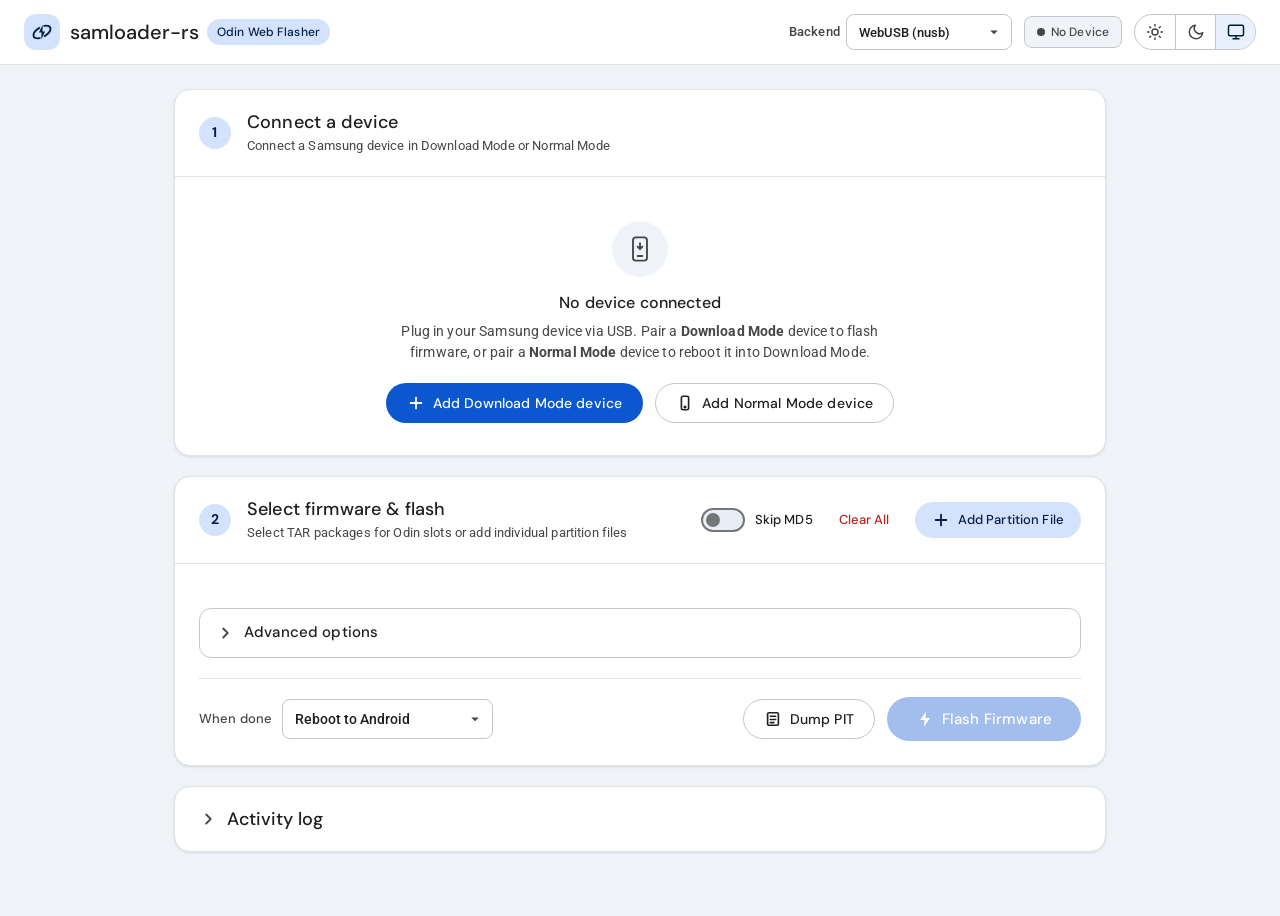
==== web/index.html @ 662c1f8c "web: replace placeholder icon with custom SVGs Replace the inline placeholder layers SVG used for bo" ====
<!DOCTYPE html>
<html lang="en">
<head>
  <meta charset="UTF-8">
  <meta name="viewport" content="width=device-width, initial-scale=1.0">
  <title>samloader-rs — Odin Web Flasher</title>
  <link rel="icon" type="image/svg+xml" href="favicon.svg">
  <link rel="stylesheet" href="styles.css">
  <!-- Apply the stored theme before first paint to avoid a flash; see ui/theme.js -->
  <script>
    try {
      const theme = localStorage.getItem("theme");
      if (theme === "light" || theme === "dark") document.documentElement.dataset.theme = theme;
    } catch {}
  </script>
</head>
<body>
  <!-- Top App Bar -->
  <header class="app-header">
    <div class="header-inner">
      <div class="header-brand">
        <div class="brand-logo-wrap">
          <span class="header-logo" aria-hidden="true"></span>
        </div>
        <div class="brand-text">
          <span class="brand-title">samloader-rs</span>
          <span class="brand-pill">Odin Web Flasher</span>
          <!-- Filled in once WASM is initialized -->
          <span id="app-version" class="brand-version" title="samloader-web version" hidden></span>
        </div>
      </div>

      <div class="header-controls">
        <div class="backend-selector-group">
          <label for="backend-select" class="backend-label">Backend</label>
          <select id="backend-select" class="select-input">
            <option value="nusb">WebUSB (nusb)</option>
            <option value="vcom">WebSerial (vcom)</option>
            <option value="mock">Mock Device (Debug)</option>
          </select>
        </div>
        <div id="connection-chip" class="status-chip chip-disconnected">
          <span class="chip-dot"></span>
          <span class="chip-label">No Device</span>
        </div>
        <div class="segmented-group" role="radiogroup" aria-label="Theme">
          <label class="segmented-option" title="Light theme">
            <input type="radio" name="theme" value="light" aria-label="Light theme">
            <svg viewBox="0 0 24 24" fill="none" stroke="currentColor" stroke-width="2" stroke-linecap="round" aria-hidden="true">
              <circle cx="12" cy="12" r="4"/>
              <path d="M12 2v2M12 20v2M4.93 4.93l1.41 1.41M17.66 17.66l1.41 1.41M2 12h2M20 12h2M4.93 19.07l1.41-1.41M17.66 6.34l1.41-1.41"/>
            </svg>
          </label>
          <label class="segmented-option" title="Dark theme">
            <input type="radio" name="theme" value="dark" aria-label="Dark theme">
            <svg viewBox="0 0 24 24" fill="none" stroke="currentColor" stroke-width="2" stroke-linecap="round" stroke-linejoin="round" aria-hidden="true">
              <path d="M21 12.8A9 9 0 1111.2 3a7 7 0 009.8 9.8z"/>
            </svg>
          </label>
          <label class="segmented-option" title="Use system theme">
            <input type="radio" name="theme" value="system" aria-label="System theme" checked>
            <svg viewBox="0 0 24 24" fill="none" stroke="currentColor" stroke-width="2" stroke-linecap="round" stroke-linejoin="round" aria-hidden="true">
              <rect x="2" y="3" width="20" height="14" rx="2"/>
              <path d="M8 21h8M12 17v4"/>
            </svg>
          </label>
        </div>
      </div>
    </div>
  </header>

  <!-- Main Content -->
  <main class="app-container">

    <!-- Step 1: Connect a Device -->
    <section class="card device-card">
      <div class="card-header">
        <div class="card-title-group">
          <span class="step-number">1</span>
          <div>
            <h2 class="card-title">Connect a device</h2>
            <p id="paired-devices-summary" class="card-subtitle">Connect a Samsung device in Download Mode or Normal Mode</p>
          </div>
        </div>
      </div>

      <div class="card-body">
        <!-- Empty State (shown when no device is paired) -->
        <div id="device-empty-state" class="device-empty-state">
          <div class="empty-icon-circle">
            <svg viewBox="0 0 24 24" fill="none" stroke="currentColor" stroke-width="1.6" stroke-linecap="round" stroke-linejoin="round" aria-hidden="true">
              <rect x="6" y="2" width="12" height="20" rx="2.5"/>
              <path d="M10 18h4"/>
              <path d="M12 7v5m0 0l-2-2m2 2l2-2"/>
            </svg>
          </div>
          <div class="empty-state-title">No device connected</div>
          <p class="empty-state-desc">
            Plug in your Samsung device via USB. Pair a <strong>Download Mode</strong> device to flash firmware, or pair a <strong>Normal Mode</strong> device to reboot it into Download Mode.
          </p>
          <div id="device-pair-toolbar" class="device-pair-toolbar">
            <button type="button" id="btn-pair-download" class="btn btn-primary">
              <svg class="btn-icon" viewBox="0 0 20 20" fill="none" stroke="currentColor" stroke-width="2" aria-hidden="true">
                <path d="M10 4v12M4 10h12" stroke-linecap="round"/>
              </svg>
              Add Download Mode device
            </button>
            <button type="button" id="btn-pair-normal" class="btn btn-outline">
              <svg class="btn-icon" viewBox="0 0 20 20" fill="none" stroke="currentColor" stroke-width="1.8" aria-hidden="true">
                <rect x="6" y="2.5" width="8" height="15" rx="1.8"/>
                <circle cx="10" cy="14.5" r="0.8" fill="currentColor"/>
              </svg>
              Add Normal Mode device
            </button>
          </div>
        </div>

        <!-- Connected Device -->
        <div id="device-list-wrap" class="device-list-wrap" hidden>
          <div id="device-list" class="device-list" aria-label="Connected Samsung device"></div>

          <!-- Hardware Telemetry Grid (shown when DVIF is queried) -->
          <div id="device-info-grid" class="device-info-grid" hidden></div>
          <div id="device-info-box" class="info-box" hidden></div>

          <!-- Normal Mode: the AT interface can only reboot the device into Download Mode -->
          <div id="device-normal-panel" class="device-normal-panel" hidden>
            <p class="device-normal-desc">
              This device is running Android in <strong>Normal Mode</strong>, which only supports rebooting into Download Mode. Once it restarts, add the Download Mode device to flash firmware.
            </p>
            <button type="button" id="btn-reboot-download" class="btn btn-primary" title="Send AT+SUDDLMOD=0,0 to reboot the device into Download Mode">
              <svg class="btn-icon" viewBox="0 0 20 20" fill="none" stroke="currentColor" stroke-width="1.8" aria-hidden="true">
                <path d="M10 3v9m0 0l-3.5-3.5M10 12l3.5-3.5M4 16h12" stroke-linecap="round" stroke-linejoin="round"/>
              </svg>
              Reboot to Download Mode
            </button>
          </div>

          <!-- Download Mode Device Actions Toolbar -->
          <div id="device-actions-bar" class="device-actions-bar" hidden>
            <div class="device-actions-group">
              <button type="button" id="btn-detect-device" class="btn btn-sm btn-outline" title="Query hardware info (DVIF) from Download Mode device">
                <svg class="btn-icon" viewBox="0 0 20 20" fill="none" stroke="currentColor" stroke-width="1.8" aria-hidden="true">
                  <circle cx="9" cy="9" r="5.5"/>
                  <path d="M13.2 13.2L17 17" stroke-linecap="round"/>
                </svg>
                Query Device Info
              </button>
            </div>

            <div class="device-actions-group">
              <button type="button" id="btn-odin-reboot-android" class="btn btn-sm btn-outline" title="Reboot the device out of Download Mode into Android">
                <svg class="btn-icon" viewBox="0 0 20 20" fill="none" stroke="currentColor" stroke-width="1.8" aria-hidden="true">
                  <path d="M16 10a6 6 0 11-1.8-4.3M16 3.5v3.5h-3.5" stroke-linecap="round" stroke-linejoin="round"/>
                </svg>
                Reboot to Android
              </button>
              <button type="button" id="btn-odin-reboot-download" class="btn btn-sm btn-outline" title="Restart the device back into Download Mode">
                <svg class="btn-icon" viewBox="0 0 20 20" fill="none" stroke="currentColor" stroke-width="1.8" aria-hidden="true">
                  <path d="M10 3v9m0 0l-3.5-3.5M10 12l3.5-3.5M4 16h12" stroke-linecap="round" stroke-linejoin="round"/>
                </svg>
                Reboot to Download Mode
              </button>
            </div>
          </div>
        </div>
      </div>
    </section>

    <!-- Step 2: Select Firmware & Flash -->
    <section class="card slots-card">
      <div class="card-header">
        <div class="card-title-group">
          <span class="step-number">2</span>
          <div>
            <h2 class="card-title">Select firmware &amp; flash</h2>
            <p class="card-subtitle">Select TAR packages for Odin slots or add individual partition files</p>
          </div>
        </div>
        <div class="slots-header-actions">
          <label class="inline-check-toggle" for="opt-skip-md5">
            <input type="checkbox" id="opt-skip-md5" role="switch">
            <span class="md-switch-track" aria-hidden="true">
              <span class="md-switch-thumb"></span>
            </span>
            <span>Skip MD5</span>
          </label>
          <button type="button" id="btn-clear-slots" class="btn-clear-all" title="Clear all package slots and partition files">Clear All</button>
          <input type="file" id="input-partition-files" multiple hidden>
          <button type="button" id="btn-add-partition" class="btn btn-sm btn-primary-outline">
            <svg class="btn-icon" viewBox="0 0 20 20" fill="none" stroke="currentColor" stroke-width="2" aria-hidden="true">
              <path d="M10 4v12M4 10h12" stroke-linecap="round"/>
            </svg>
            Add Partition File
          </button>
        </div>
      </div>

      <div class="card-body">
        <!-- Package slots, rendered from PACKAGE_SLOTS in app.js -->
        <div id="slots-grid" class="slots-grid"></div>
        <template id="slot-template">
          <div class="slot-box">
            <input type="file" class="slot-file-input" accept=".tar,.md5,.tar.md5" hidden>
            <div class="dropzone" tabindex="0" role="button">
              <div class="slot-left">
                <span class="slot-badge"></span>
                <div class="dropzone-content">
                  <span class="slot-label"></span>
                  <span class="file-name"></span>
                </div>
              </div>
              <div class="slot-right">
                <span class="file-size"></span>
                <span class="badge badge-idle">Empty</span>
                <button type="button" class="btn-clear-slot" title="Remove file" hidden>&times;</button>
              </div>
            </div>
            <div class="slot-progress-track" role="progressbar" aria-valuemin="0" aria-valuemax="100" aria-valuenow="0">
              <div class="progress-bar-fill" style="width: 0%"></div>
            </div>
          </div>
        </template>

        <!-- Individual Partition Files List -->
        <div id="partition-files-section" class="partition-files-section" hidden>
          <div class="partition-section-header">
            <div class="partition-section-title-group">
              <span class="partition-section-title">Individual Partition Files</span>
              <span class="partition-section-hint">Drag to reorder • Leave target empty to auto-match by filename, or specify a partition name / ID</span>
            </div>
          </div>
          <div id="partition-list" class="partition-list" role="list" aria-label="Individual partition files"></div>
        </div>

        <!-- Advanced Options: folded by default, with a summary of the active ones -->
        <details id="advanced-options" class="advanced-options">
          <summary class="advanced-summary">
            <svg class="fold-chevron" viewBox="0 0 20 20" fill="none" stroke="currentColor" stroke-width="2" aria-hidden="true">
              <path d="M8 5l5 5-5 5" stroke-linecap="round" stroke-linejoin="round"/>
            </svg>
            <span class="advanced-title">Advanced options</span>
            <span id="advanced-active" class="advanced-active" hidden></span>
          </summary>
          <div class="advanced-body">
            <div class="options-fields-row">
              <div class="field-group">
                <span class="field-title">Partition Table (PIT) <span class="field-optional">(optional)</span></span>
                <div class="slot-box pit-config-box" data-slot="PIT" id="slot-box-PIT">
                  <input type="file" id="input-PIT" class="slot-file-input" accept=".pit" hidden>
                  <div class="dropzone pit-dropzone" id="dropzone-PIT" tabindex="0" role="button" aria-label="Select PIT file">
                    <div class="slot-left">
                      <span class="slot-badge">PIT</span>
                      <div class="dropzone-content">
                        <span class="file-name" id="file-name-PIT">Select *.pit file</span>
                      </div>
                    </div>
                    <div class="slot-right">
                      <span class="file-size" id="file-size-PIT"></span>
                      <span class="badge badge-idle" id="md5-badge-PIT">Empty</span>
                      <button type="button" class="btn-clear-slot" id="clear-PIT" title="Remove file" hidden>&times;</button>
                    </div>
                  </div>
                </div>
              </div>
              <div class="field-group">
                <label for="opt-sales-code" class="field-title">CSC / Sales Code <span class="field-optional">(optional)</span></label>
                <input type="text" id="opt-sales-code" class="text-input-sm" maxlength="3" placeholder="e.g. XAA">
              </div>
            </div>

            <div class="options-checks-grid">
              <label class="option-tile">
                <input type="checkbox" id="opt-nand-erase">
                <div class="option-tile-text">
                  <span class="option-tile-title">NAND Erase (USERDATA)</span>
                  <span class="option-tile-desc">Perform low-level storage erase before flashing</span>
                </div>
              </label>
              <label class="option-tile">
                <input type="checkbox" id="opt-disable-verity">
                <div class="option-tile-text">
                  <span class="option-tile-title">Disable dm-verity</span>
                  <span class="option-tile-desc">Patch VBMETA flags to disable hashtree verification</span>
                </div>
              </label>
              <label class="option-tile">
                <input type="checkbox" id="opt-disable-verification">
                <div class="option-tile-text">
                  <span class="option-tile-title">Disable AVB Verification</span>
                  <span class="option-tile-desc">Patch VBMETA flags to disable boot verification</span>
                </div>
              </label>
              <label class="option-tile">
                <input type="checkbox" id="opt-skip-size-check">
                <div class="option-tile-text">
                  <span class="option-tile-title">Skip Size Check</span>
                  <span class="option-tile-desc">Allow images larger than PIT partition size</span>
                </div>
              </label>
            </div>
          </div>
        </details>

        <div class="action-bar">
          <!-- Outcome of the last flash, kept until dismissed or the next flash -->
          <div id="flash-result" class="flash-result" hidden>
            <span id="flash-result-text" class="flash-result-text"></span>
            <button type="button" id="btn-show-log" class="flash-result-link" hidden>Show log</button>
            <button type="button" id="btn-dismiss-result" class="btn-clear-slot" title="Dismiss" aria-label="Dismiss">&times;</button>
          </div>

          <div id="action-controls" class="action-controls">
            <div class="when-done-group">
              <label for="opt-reboot-mode" class="field-title">When done</label>
              <select id="opt-reboot-mode" class="select-input select-input-action" title="What the device does after flashing or dumping the PIT">
                <option value="normal" selected>Reboot to Android</option>
                <option value="download">Reboot to Download Mode</option>
                <option value="none">Stay in Download Mode</option>
              </select>
            </div>
            <!-- Both actions open an Odin session and apply the "When done" setting afterwards -->
            <div class="action-bar-group">
              <button type="button" id="btn-dump-pit" class="btn btn-outline" title="Download and print the device's Partition Information Table (PIT), then apply the &quot;When done&quot; setting">
                <svg class="btn-icon" viewBox="0 0 20 20" fill="none" stroke="currentColor" stroke-width="1.8" aria-hidden="true">
                  <rect x="4" y="3" width="12" height="14" rx="1.5"/>
                  <path d="M7 7h6M7 10.5h6M7 14h4" stroke-linecap="round"/>
                </svg>
                Dump PIT
              </button>
              <button type="button" id="btn-save-pit" class="btn btn-outline" title="Save the last dumped PIT as a .pit file" hidden>
                <svg class="btn-icon" viewBox="0 0 20 20" fill="none" stroke="currentColor" stroke-width="1.8" aria-hidden="true">
                  <path d="M10 3v9m0 0l-3.5-3.5M10 12l3.5-3.5M4 16h12" stroke-linecap="round" stroke-linejoin="round"/>
                </svg>
                Save PIT
              </button>
              <button type="button" id="btn-flash-firmware" class="btn btn-flash" disabled>
                <svg class="btn-icon" viewBox="0 0 20 20" fill="currentColor" aria-hidden="true">
                  <path d="M11.3 1.5L4.5 11h5l-.8 7.5L15.5 9h-5l.8-7.5z"/>
                </svg>
                Flash Firmware
              </button>
            </div>
          </div>

          <!-- Replaces the controls while flashing -->
          <div id="flash-progress-panel" class="flash-progress" hidden>
            <div class="flash-progress-header">
              <span id="flash-status-text" class="flash-status-text">Preparing firmware...</span>
              <span id="flash-percent-text" class="progress-percent-pill">0%</span>
            </div>
            <div class="main-progress-bg" role="progressbar" aria-label="Flash progress" aria-valuemin="0" aria-valuemax="100" aria-valuenow="0">
              <div id="flash-progress-bar" class="progress-bar-fill main-progress-fill" style="width: 0%"></div>
            </div>
            <span id="flash-detail-text" class="flash-detail-text"></span>
          </div>
          <p id="flash-announcer" class="visually-hidden" aria-live="polite"></p>
        </div>
      </div>
    </section>

    <!-- Activity Log: folded by default, showing the latest line -->
    <section class="card log-card" aria-label="Activity log">
      <div class="log-header">
        <button type="button" id="log-toggle" class="log-toggle" aria-expanded="false" aria-controls="log-body">
          <svg class="fold-chevron" viewBox="0 0 20 20" fill="none" stroke="currentColor" stroke-width="2" aria-hidden="true">
            <path d="M8 5l5 5-5 5" stroke-linecap="round" stroke-linejoin="round"/>
          </svg>
          <span class="log-title">Activity log</span>
          <span id="log-preview" class="log-preview"></span>
        </button>
        <div id="log-actions" class="log-actions" hidden>
          <label class="inline-check-toggle" for="opt-verbose">
            <input type="checkbox" id="opt-verbose" role="switch">
            <span class="md-switch-track" aria-hidden="true">
              <span class="md-switch-thumb"></span>
            </span>
            <span>Verbose</span>
          </label>
          <button type="button" id="btn-save-log" class="btn btn-sm btn-outline" title="Save the activity log as a text file">Save Log</button>
          <button type="button" id="btn-clear-log" class="btn btn-sm btn-outline">Clear Log</button>
        </div>
      </div>
      <div id="log-body" class="log-body" hidden>
        <div class="log-terminal" role="log" aria-label="Activity log" aria-live="off" tabindex="0">
          <pre id="log-output" class="log-output"></pre>
        </div>
      </div>
    </section>

  </main>

  <script type="module" src="app.js"></script>
</body>
</html>
---- web/styles.css ----
/* Copyright 2026 John "topjohnwu" Wu */
/* samloader-rs Odin Web Flasher — Material Design 3 Styles */

/* Self-hosted fonts (SIL Open Font License, see fonts/OFL-*.txt). Variable WOFF2
   files from Google Fonts, split into latin and latin-ext subsets so browsers only
   download the subsets a page uses. */
/* DM Sans (latin-ext) */
@font-face {
  font-family: 'DM Sans';
  font-style: normal;
  font-weight: 400 700;
  font-display: swap;
  src: url('fonts/dm-sans-latin-ext.woff2') format('woff2');
  unicode-range: U+0100-02BA, U+02BD-02C5, U+02C7-02CC, U+02CE-02D7, U+02DD-02FF, U+0304, U+0308, U+0329, U+1D00-1DBF, U+1E00-1E9F, U+1EF2-1EFF, U+2020, U+20A0-20AB, U+20AD-20C4, U+2113, U+2C60-2C7F, U+A720-A7FF;
}

/* DM Sans (latin) */
@font-face {
  font-family: 'DM Sans';
  font-style: normal;
  font-weight: 400 700;
  font-display: swap;
  src: url('fonts/dm-sans-latin.woff2') format('woff2');
  unicode-range: U+0000-00FF, U+0131, U+0152-0153, U+02BB-02BC, U+02C6, U+02DA, U+02DC, U+0304, U+0308, U+0329, U+2000-206F, U+20AC, U+2122, U+2191, U+2193, U+2212, U+2215, U+FEFF, U+FFFD;
}

/* Roboto (latin-ext) */
@font-face {
  font-family: 'Roboto';
  font-style: normal;
  font-weight: 400 700;
  font-display: swap;
  src: url('fonts/roboto-latin-ext.woff2') format('woff2');
  unicode-range: U+0100-02BA, U+02BD-02C5, U+02C7-02CC, U+02CE-02D7, U+02DD-02FF, U+0304, U+0308, U+0329, U+1D00-1DBF, U+1E00-1E9F, U+1EF2-1EFF, U+2020, U+20A0-20AB, U+20AD-20C4, U+2113, U+2C60-2C7F, U+A720-A7FF;
}

/* Roboto (latin) */
@font-face {
  font-family: 'Roboto';
  font-style: normal;
  font-weight: 400 700;
  font-display: swap;
  src: url('fonts/roboto-latin.woff2') format('woff2');
  unicode-range: U+0000-00FF, U+0131, U+0152-0153, U+02BB-02BC, U+02C6, U+02DA, U+02DC, U+0304, U+0308, U+0329, U+2000-206F, U+20AC, U+2122, U+2191, U+2193, U+2212, U+2215, U+FEFF, U+FFFD;
}

/* Roboto Mono (latin-ext) */
@font-face {
  font-family: 'Roboto Mono';
  font-style: normal;
  font-weight: 400 600;
  font-display: swap;
  src: url('fonts/roboto-mono-latin-ext.woff2') format('woff2');
  unicode-range: U+0100-02BA, U+02BD-02C5, U+02C7-02CC, U+02CE-02D7, U+02DD-02FF, U+0304, U+0308, U+0329, U+1D00-1DBF, U+1E00-1E9F, U+1EF2-1EFF, U+2020, U+20A0-20AB, U+20AD-20C4, U+2113, U+2C60-2C7F, U+A720-A7FF;
}

/* Roboto Mono (latin) */
@font-face {
  font-family: 'Roboto Mono';
  font-style: normal;
  font-weight: 400 600;
  font-display: swap;
  src: url('fonts/roboto-mono-latin.woff2') format('woff2');
  unicode-range: U+0000-00FF, U+0131, U+0152-0153, U+02BB-02BC, U+02C6, U+02DA, U+02DC, U+0304, U+0308, U+0329, U+2000-206F, U+20AC, U+2122, U+2191, U+2193, U+2212, U+2215, U+FEFF, U+FFFD;
}

/* Color tokens use light-dark(), which resolves against the root's color-scheme.
   It follows the OS by default; data-theme on <html> (set by ui/theme.js) forces
   light or dark. */
:root {
  color-scheme: light dark;

  /* Material Design 3 (M3) Color Tokens — Baseline Google Blue (light, dark) */
  --md-sys-color-primary: light-dark(#0b57d0, #a8c7fa);
  --md-sys-color-on-primary: light-dark(#ffffff, #062e6f);
  --md-sys-color-primary-container: light-dark(#d3e3fd, #0842a0);
  --md-sys-color-on-primary-container: light-dark(#041e49, #d3e3fd);
  --md-sys-color-primary-hover: light-dark(#0842a0, #d3e3fd);
  --md-sys-color-primary-container-hover: light-dark(#c1d8fb, #0b57d0);

  --md-sys-color-secondary-container: light-dark(#e8f0fe, #004a77);
  --md-sys-color-on-secondary-container: light-dark(#001d35, #c2e7ff);

  --md-sys-color-surface: light-dark(#ffffff, #1b1c1d);
  --md-sys-color-surface-dim: light-dark(#f0f4f9, #131314);
  --md-sys-color-surface-container-low: light-dark(#f8fafd, #202124);
  --md-sys-color-surface-container: light-dark(#f0f4f9, #26282a);
  --md-sys-color-surface-container-high: light-dark(#e9eef6, #303235);
  --md-sys-color-on-surface: light-dark(#1f1f1f, #e3e3e3);
  --md-sys-color-on-surface-variant: light-dark(#444746, #c4c7c5);

  --md-sys-color-outline: light-dark(#747775, #8e918f);
  --md-sys-color-outline-variant: light-dark(#c4c7c5, #444746);
  --md-sys-color-outline-subtle: light-dark(#e1e3e1, #303235);

  /* Semantic Status Tokens (M3 Tonal Containers) */
  --status-success: light-dark(#146c2e, #6dd58c);
  --status-success-bg: light-dark(#c4eed0, #0f5223);
  --status-warning: light-dark(#8f4c00, #ffb95c);
  --status-warning-bg: light-dark(#ffefc3, #5c3a00);
  --status-error: light-dark(#b3261e, #f2b8b5);
  --status-error-bg: light-dark(#f9dedc, #8c1d18);

  /* Terminal Surface */
  --terminal-bg: light-dark(#111318, #0b0c0f);
  --terminal-text: #e2e8f0;

  /* M3 Shape Tokens */
  --md-shape-xs: 4px;
  --md-shape-sm: 8px;
  --md-shape-md: 12px;
  --md-shape-lg: 16px;
  --md-shape-full: 9999px;

  /* M3 Elevation Shadows */
  --md-elevation-1:
    0 1px 2px 0 light-dark(rgba(0, 0, 0, 0.06), rgba(0, 0, 0, 0.3)),
    0 1px 3px 1px light-dark(rgba(0, 0, 0, 0.04), rgba(0, 0, 0, 0.15));
  --md-elevation-2:
    0 1px 2px 0 light-dark(rgba(0, 0, 0, 0.1), rgba(0, 0, 0, 0.3)),
    0 2px 6px 2px light-dark(rgba(0, 0, 0, 0.06), rgba(0, 0, 0, 0.15));
}

/* Explicit theme selection; native controls and scrollbars follow too */
:root[data-theme="light"] {
  color-scheme: light;
}

:root[data-theme="dark"] {
  color-scheme: dark;
}

@media (prefers-reduced-motion: reduce) {
  *,
  *::before,
  *::after {
    transition: none !important;
    animation: none !important;
  }
}

* {
  box-sizing: border-box;
  margin: 0;
  padding: 0;
}

[hidden] {
  display: none !important;
}

/* Hidden visually but still read by screen readers */
.visually-hidden {
  position: absolute;
  width: 1px;
  height: 1px;
  margin: -1px;
  padding: 0;
  overflow: hidden;
  clip: rect(0 0 0 0);
  white-space: nowrap;
  border: 0;
}

/* Keyboard focus for custom interactive elements */
.dropzone:focus-visible,
.partition-file-trigger:focus-visible,
.partition-item:focus-visible,
.log-terminal:focus-visible {
  outline: 2px solid var(--md-sys-color-primary);
  outline-offset: 2px;
}

body {
  font-family: 'Roboto', -apple-system, BlinkMacSystemFont, sans-serif;
  background-color: var(--md-sys-color-surface-dim);
  color: var(--md-sys-color-on-surface);
  font-size: 0.875rem;
  line-height: 1.5;
  letter-spacing: 0.01em;
  -webkit-font-smoothing: antialiased;
}

button,
select,
input,
textarea {
  font-family: inherit;
}

/* M3 Top App Bar */
.app-header {
  background-color: var(--md-sys-color-surface);
  border-bottom: 1px solid var(--md-sys-color-outline-subtle);
  position: sticky;
  top: 0;
  z-index: 10;
}

.header-inner {
  padding: 12px 24px;
  min-height: 64px;
  display: flex;
  justify-content: space-between;
  align-items: center;
  gap: 16px;
  flex-wrap: wrap;
}

.header-brand {
  display: flex;
  align-items: center;
  gap: 10px;
}

.brand-logo-wrap {
  width: 36px;
  height: 36px;
  border-radius: var(--md-shape-md);
  background-color: var(--md-sys-color-primary-container);
  color: var(--md-sys-color-on-primary-container);
  display: flex;
  align-items: center;
  justify-content: center;
  flex-shrink: 0;
}

.header-logo {
  width: 22px;
  height: 22px;
  background-color: currentColor;
  -webkit-mask: url("logo.svg") center / contain no-repeat;
  mask: url("logo.svg") center / contain no-repeat;
}

.brand-text {
  display: flex;
  align-items: center;
  gap: 8px;
}

.brand-title {
  font-family: 'DM Sans', 'Roboto', sans-serif;
  font-size: 1.25rem;
  font-weight: 500;
  color: var(--md-sys-color-on-surface);
  letter-spacing: 0;
  white-space: nowrap;
}

.brand-pill {
  font-family: 'DM Sans', 'Roboto', sans-serif;
  font-size: 0.75rem;
  font-weight: 500;
  color: var(--md-sys-color-on-primary-container);
  background-color: var(--md-sys-color-primary-container);
  padding: 4px 10px;
  border-radius: var(--md-shape-full);
  letter-spacing: 0.01em;
  white-space: nowrap;
}

.brand-version {
  font-family: 'Roboto Mono', monospace;
  font-size: 0.75rem;
  color: var(--md-sys-color-on-surface-variant);
  white-space: nowrap;
}

.header-controls {
  display: flex;
  align-items: center;
  gap: 12px;
  flex-wrap: wrap;
}

.backend-selector-group {
  display: flex;
  align-items: center;
  gap: 6px;
}

.backend-label {
  font-size: 0.8125rem;
  font-weight: 500;
  color: var(--md-sys-color-on-surface-variant);
}

/* M3 Outlined Select */
.select-input {
  appearance: none;
  -webkit-appearance: none;
  height: 36px;
  padding: 0 30px 0 12px;
  border-radius: var(--md-shape-sm);
  border: 1px solid var(--md-sys-color-outline-variant);
  background-color: var(--md-sys-color-surface);
  background-image: url("data:image/svg+xml,%3Csvg xmlns='http://www.w3.org/2000/svg' width='18' height='18' viewBox='0 0 24 24' fill='%23444746'%3E%3Cpath d='M7 10l5 5 5-5H7z'/%3E%3C/svg%3E");
  background-repeat: no-repeat;
  background-position: right 8px center;
  background-size: 18px;
  color: var(--md-sys-color-on-surface);
  font-size: 0.8125rem;
  font-weight: 500;
  outline: none;
  cursor: pointer;
  transition: border-color 0.15s, box-shadow 0.15s, background-color 0.15s;
}

.select-input:hover:not(:disabled) {
  border-color: var(--md-sys-color-outline);
  background-color: var(--md-sys-color-surface-container-low);
}

.select-input:focus-visible,
.select-input:focus {
  border-color: var(--md-sys-color-primary);
  box-shadow: inset 0 0 0 1px var(--md-sys-color-primary);
}

.select-input:disabled {
  opacity: 0.38;
  cursor: not-allowed;
}

/* Select matching the height of the buttons next to it */
.select-input-action {
  height: 40px;
  font-size: 0.875rem;
}

/* M3 Assist / Status Chip */
.status-chip {
  display: inline-flex;
  align-items: center;
  gap: 6px;
  height: 32px;
  padding: 0 12px;
  border-radius: var(--md-shape-sm);
  font-family: 'DM Sans', 'Roboto', sans-serif;
  font-size: 0.75rem;
  font-weight: 500;
  letter-spacing: 0.01em;
  white-space: nowrap;
}

.chip-disconnected {
  background-color: var(--md-sys-color-surface-container);
  color: var(--md-sys-color-on-surface-variant);
  border: 1px solid var(--md-sys-color-outline-variant);
}

.chip-connected {
  background-color: var(--status-success-bg);
  color: var(--status-success);
  border: 1px solid transparent;
}

.chip-dot {
  width: 8px;
  height: 8px;
  border-radius: 50%;
  background-color: currentColor;
}

/* M3 Segmented Button (theme toggle), backed by native radios for keyboard support */
.segmented-group {
  display: inline-flex;
  height: 36px;
  border: 1px solid var(--md-sys-color-outline-variant);
  border-radius: var(--md-shape-full);
  overflow: hidden;
}

.segmented-option {
  position: relative;
  display: inline-flex;
  align-items: center;
  justify-content: center;
  width: 40px;
  color: var(--md-sys-color-on-surface-variant);
  cursor: pointer;
  transition: background-color 0.15s, color 0.15s;
}

.segmented-option + .segmented-option {
  border-left: 1px solid var(--md-sys-color-outline-variant);
}

.segmented-option input {
  position: absolute;
  opacity: 0;
  width: 0;
  height: 0;
  pointer-events: none;
}

.segmented-option svg {
  width: 18px;
  height: 18px;
}

.segmented-option:hover {
  background-color: var(--md-sys-color-surface-container);
}

.segmented-option:has(input:checked) {
  background-color: var(--md-sys-color-secondary-container);
  color: var(--md-sys-color-on-secondary-container);
}

.segmented-option:has(input:focus-visible) {
  outline: 2px solid var(--md-sys-color-primary);
  outline-offset: -2px;
}

/* Main Container */
.app-container {
  max-width: 980px;
  margin: 24px auto 64px;
  padding: 0 24px;
  display: flex;
  flex-direction: column;
  gap: 20px;
}

/* M3 Elevated / Outlined Cards */
.card {
  background-color: var(--md-sys-color-surface);
  border-radius: var(--md-shape-lg);
  border: 1px solid var(--md-sys-color-outline-subtle);
  box-shadow: var(--md-elevation-1);
  overflow: hidden;
}

.card-header {
  padding: 20px 24px;
  border-bottom: 1px solid var(--md-sys-color-outline-subtle);
  display: flex;
  justify-content: space-between;
  align-items: center;
  gap: 16px;
  flex-wrap: wrap;
}

.card-title-group {
  display: flex;
  align-items: center;
  gap: 16px;
}

.step-number {
  background-color: var(--md-sys-color-primary-container);
  color: var(--md-sys-color-on-primary-container);
  width: 32px;
  height: 32px;
  border-radius: 50%;
  display: inline-flex;
  align-items: center;
  justify-content: center;
  font-family: 'DM Sans', 'Roboto', sans-serif;
  font-size: 0.875rem;
  font-weight: 700;
  flex-shrink: 0;
}

.card-title {
  font-family: 'DM Sans', 'Roboto', sans-serif;
  font-size: 1.125rem;
  font-weight: 500;
  color: var(--md-sys-color-on-surface);
  line-height: 1.35;
}

.card-subtitle {
  font-size: 0.8125rem;
  color: var(--md-sys-color-on-surface-variant);
  margin-top: 2px;
}

.card-body {
  padding: 24px;
}

/* M3 Pill Buttons (Filled, Tonal, Outlined) */
.btn {
  height: 40px;
  padding: 0 20px;
  border-radius: var(--md-shape-full);
  font-family: 'DM Sans', 'Roboto', sans-serif;
  font-size: 0.875rem;
  font-weight: 500;
  letter-spacing: 0.01em;
  border: 1px solid transparent;
  cursor: pointer;
  transition: background-color 0.15s, border-color 0.15s, box-shadow 0.15s, opacity 0.15s;
  display: inline-flex;
  align-items: center;
  justify-content: center;
  gap: 8px;
  white-space: nowrap;
  user-select: none;
}

.btn-sm {
  height: 36px;
  padding: 0 16px;
  font-size: 0.8125rem;
}

.btn-icon {
  width: 18px;
  height: 18px;
  flex-shrink: 0;
}

/* M3 Filled Button */
.btn-primary,
.btn-flash {
  background-color: var(--md-sys-color-primary);
  color: var(--md-sys-color-on-primary);
}

.btn-primary:hover:not(:disabled),
.btn-flash:hover:not(:disabled) {
  background-color: var(--md-sys-color-primary-hover);
  box-shadow: var(--md-elevation-1);
}

/* M3 Filled Tonal Button */
.btn-primary-outline {
  background-color: var(--md-sys-color-primary-container);
  color: var(--md-sys-color-on-primary-container);
  border-color: transparent;
}

.btn-primary-outline:hover:not(:disabled) {
  background-color: var(--md-sys-color-primary-container-hover);
  box-shadow: var(--md-elevation-1);
}

/* M3 Outlined Button */
.btn-outline {
  background-color: transparent;
  border-color: var(--md-sys-color-outline-variant);
  color: var(--md-sys-color-on-surface);
}

.btn-outline:hover:not(:disabled) {
  background-color: var(--md-sys-color-surface-container);
  border-color: var(--md-sys-color-outline);
}

.btn-flash {
  height: 44px;
  padding: 0 28px;
  font-size: 0.9375rem;
}

.btn:focus-visible {
  outline: 2px solid var(--md-sys-color-primary);
  outline-offset: 2px;
}

.btn:disabled {
  opacity: 0.38;
  cursor: not-allowed;
  box-shadow: none;
}

/* Step 1: Device Empty State & Connected State */
.device-empty-state {
  padding: 20px 16px 8px;
  text-align: center;
  display: flex;
  flex-direction: column;
  align-items: center;
}

.empty-icon-circle {
  width: 56px;
  height: 56px;
  border-radius: 50%;
  background-color: var(--md-sys-color-surface-container);
  color: var(--md-sys-color-on-surface-variant);
  display: flex;
  align-items: center;
  justify-content: center;
  margin-bottom: 14px;
}

.empty-icon-circle svg {
  width: 28px;
  height: 28px;
}

.empty-state-title {
  font-family: 'DM Sans', 'Roboto', sans-serif;
  font-size: 1rem;
  font-weight: 500;
  color: var(--md-sys-color-on-surface);
  margin-bottom: 6px;
}

.empty-state-desc {
  font-size: 0.875rem;
  color: var(--md-sys-color-on-surface-variant);
  max-width: 520px;
  margin-bottom: 20px;
}

.device-pair-toolbar {
  display: flex;
  align-items: center;
  justify-content: center;
  gap: 12px;
  flex-wrap: wrap;
}

/* Connected Device List */
.device-list-wrap {
  display: flex;
  flex-direction: column;
  gap: 16px;
}

.device-list {
  border: 1px solid var(--md-sys-color-outline-variant);
  border-radius: var(--md-shape-md);
  background-color: var(--md-sys-color-surface-container-low);
  overflow: hidden;
}

.device-item {
  display: flex;
  align-items: center;
  justify-content: space-between;
  padding: 14px 18px;
}

.device-item-left {
  display: flex;
  align-items: center;
  gap: 14px;
}

.device-item-right {
  display: flex;
  align-items: center;
  gap: 10px;
}

.device-status-dot {
  width: 10px;
  height: 10px;
  border-radius: 50%;
  background-color: var(--md-sys-color-primary);
  flex-shrink: 0;
}

.device-status-dot.dot-normal {
  background-color: var(--status-warning);
}

.device-meta {
  display: flex;
  flex-direction: column;
  gap: 2px;
}

.device-name {
  font-family: 'DM Sans', 'Roboto', sans-serif;
  font-size: 0.9375rem;
  font-weight: 500;
  color: var(--md-sys-color-on-surface);
}

.device-sub {
  font-family: 'Roboto Mono', monospace;
  font-size: 0.75rem;
  color: var(--md-sys-color-on-surface-variant);
}

.mode-badge {
  font-family: 'DM Sans', 'Roboto', sans-serif;
  font-size: 0.75rem;
  font-weight: 500;
  padding: 4px 12px;
  border-radius: var(--md-shape-full);
}

.mode-badge-download {
  background-color: var(--md-sys-color-primary-container);
  color: var(--md-sys-color-on-primary-container);
}

.mode-badge-normal {
  background-color: var(--status-warning-bg);
  color: var(--status-warning);
}

/* Structured Hardware Telemetry Grid */
.device-info-grid {
  display: grid;
  grid-template-columns: repeat(4, 1fr);
  gap: 12px;
}

@media (max-width: 680px) {
  .device-info-grid {
    grid-template-columns: repeat(2, 1fr);
  }
}

.info-stat-card {
  background-color: var(--md-sys-color-surface-container-low);
  border: 1px solid var(--md-sys-color-outline-subtle);
  border-radius: var(--md-shape-md);
  padding: 12px 16px;
  display: flex;
  flex-direction: column;
  gap: 4px;
  min-width: 0;
}

.info-stat-card.stat-wide {
  grid-column: span 2;
}

.info-stat-label {
  font-size: 0.72rem;
  font-weight: 500;
  color: var(--md-sys-color-on-surface-variant);
  text-transform: uppercase;
  letter-spacing: 0.04em;
}

.info-stat-value {
  font-family: 'Roboto Mono', monospace;
  font-size: 0.85rem;
  font-weight: 500;
  color: var(--md-sys-color-on-surface);
  overflow: hidden;
  text-overflow: ellipsis;
  white-space: nowrap;
}

.info-box {
  padding: 14px 16px;
  border-radius: var(--md-shape-md);
  border: 1px solid var(--md-sys-color-outline-subtle);
  background-color: var(--md-sys-color-surface-container-low);
  font-family: 'Roboto Mono', monospace;
  font-size: 0.8125rem;
  color: var(--md-sys-color-on-surface);
  white-space: pre-wrap;
}

/* Normal Mode Device Panel */
.device-normal-panel {
  display: flex;
  align-items: center;
  justify-content: space-between;
  gap: 16px;
  flex-wrap: wrap;
  padding: 14px 18px;
  border-radius: var(--md-shape-md);
  background-color: var(--status-warning-bg);
  color: var(--md-sys-color-on-surface);
}

.device-normal-desc {
  flex: 1 1 320px;
  font-size: 0.875rem;
}

/* Device Actions Bar */
.device-actions-bar {
  display: flex;
  align-items: center;
  justify-content: space-between;
  gap: 10px;
  flex-wrap: wrap;
  padding-top: 4px;
}

.device-actions-group {
  display: flex;
  align-items: center;
  gap: 8px;
  flex-wrap: wrap;
}

/* Step 2: Unified Single-Layer Firmware Slots */
.slots-header-actions {
  display: flex;
  align-items: center;
  gap: 14px;
  flex-wrap: wrap;
}

/* M3 Switch Component */
.inline-check-toggle {
  display: inline-flex;
  align-items: center;
  gap: 10px;
  font-family: 'DM Sans', 'Roboto', sans-serif;
  font-size: 0.8125rem;
  font-weight: 500;
  color: var(--md-sys-color-on-surface);
  cursor: pointer;
  user-select: none;
}

.inline-check-toggle input[type="checkbox"] {
  position: absolute;
  opacity: 0;
  width: 0;
  height: 0;
  pointer-events: none;
}

.md-switch-track {
  position: relative;
  width: 44px;
  height: 24px;
  border-radius: var(--md-shape-full);
  background-color: var(--md-sys-color-surface-container-high);
  border: 2px solid var(--md-sys-color-outline);
  transition: background-color 0.2s, border-color 0.2s;
  display: inline-flex;
  align-items: center;
}

.md-switch-thumb {
  width: 14px;
  height: 14px;
  border-radius: 50%;
  background-color: var(--md-sys-color-outline);
  transform: translateX(3px);
  transition: transform 0.2s cubic-bezier(0.2, 0, 0, 1), background-color 0.2s, width 0.2s, height 0.2s;
}

.inline-check-toggle input[type="checkbox"]:checked + .md-switch-track {
  background-color: var(--md-sys-color-primary);
  border-color: var(--md-sys-color-primary);
}

.inline-check-toggle input[type="checkbox"]:checked + .md-switch-track .md-switch-thumb {
  width: 18px;
  height: 18px;
  background-color: var(--md-sys-color-on-primary);
  transform: translateX(20px);
}

.inline-check-toggle input[type="checkbox"]:focus-visible + .md-switch-track {
  outline: 2px solid var(--md-sys-color-primary);
  outline-offset: 2px;
}

.inline-check-toggle input[type="checkbox"]:disabled + .md-switch-track {
  opacity: 0.38;
  cursor: not-allowed;
}

.slots-grid {
  display: grid;
  grid-template-columns: repeat(2, 1fr);
  gap: 12px;
}

@media (max-width: 680px) {
  .slots-grid {
    grid-template-columns: 1fr;
  }
}

.slot-box {
  border: 1px solid var(--md-sys-color-outline-variant);
  border-radius: var(--md-shape-md);
  background-color: var(--md-sys-color-surface);
  overflow: hidden;
  transition: border-color 0.15s, background-color 0.15s, box-shadow 0.15s;
  display: flex;
  flex-direction: column;
}

.slot-box:hover {
  border-color: var(--md-sys-color-outline);
  background-color: var(--md-sys-color-surface-container-low);
}

.slot-box.dragover {
  border-color: var(--md-sys-color-primary);
  background-color: var(--md-sys-color-secondary-container);
  box-shadow: inset 0 0 0 1px var(--md-sys-color-primary);
}

.slot-box.slot-populated {
  border-color: var(--md-sys-color-primary);
  background-color: var(--md-sys-color-surface-container-low);
}

.dropzone {
  padding: 14px 16px;
  cursor: pointer;
  display: flex;
  align-items: center;
  justify-content: space-between;
  gap: 12px;
}

.slot-left {
  display: flex;
  align-items: center;
  gap: 12px;
  min-width: 0;
  flex: 1;
}

.slot-badge {
  width: 46px;
  height: 36px;
  border-radius: var(--md-shape-sm);
  background-color: var(--md-sys-color-primary-container);
  color: var(--md-sys-color-on-primary-container);
  font-family: 'Roboto Mono', monospace;
  font-weight: 600;
  font-size: 0.76rem;
  display: inline-flex;
  align-items: center;
  justify-content: center;
  flex-shrink: 0;
  transition: background-color 0.15s, color 0.15s;
}

.slot-box.slot-populated .slot-badge {
  background-color: var(--md-sys-color-primary);
  color: var(--md-sys-color-on-primary);
}

.dropzone-content {
  display: flex;
  flex-direction: column;
  min-width: 0;
}

.slot-label {
  font-size: 0.75rem;
  font-weight: 500;
  color: var(--md-sys-color-on-surface-variant);
  line-height: 1.3;
}

.file-name {
  font-size: 0.875rem;
  font-weight: 500;
  color: var(--md-sys-color-on-surface);
  white-space: nowrap;
  overflow: hidden;
  text-overflow: ellipsis;
  margin-top: 1px;
}

.slot-box:not(.slot-populated) .file-name {
  color: var(--md-sys-color-primary);
  font-weight: 400;
  font-size: 0.8125rem;
}

.slot-right {
  display: flex;
  align-items: center;
  gap: 8px;
  flex-shrink: 0;
}

.file-size {
  font-family: 'Roboto Mono', monospace;
  font-size: 0.75rem;
  color: var(--md-sys-color-on-surface-variant);
}

.badge {
  padding: 3px 10px;
  border-radius: var(--md-shape-full);
  font-family: 'DM Sans', 'Roboto', sans-serif;
  font-size: 0.72rem;
  font-weight: 500;
  white-space: nowrap;
}

.badge-idle {
  background-color: var(--md-sys-color-surface-container);
  color: var(--md-sys-color-on-surface-variant);
}

.badge-hashing {
  background-color: var(--md-sys-color-primary-container);
  color: var(--md-sys-color-on-primary-container);
}

.badge-valid {
  background-color: var(--status-success-bg);
  color: var(--status-success);
}

.badge-invalid {
  background-color: var(--status-error-bg);
  color: var(--status-error);
}

.btn-clear-slot {
  width: 28px;
  height: 28px;
  border-radius: 50%;
  background: transparent;
  border: none;
  font-size: 1.15rem;
  color: var(--md-sys-color-on-surface-variant);
  cursor: pointer;
  display: inline-flex;
  align-items: center;
  justify-content: center;
  line-height: 1;
  transition: background-color 0.15s, color 0.15s;
}

.btn-clear-slot:hover:not(:disabled) {
  background-color: var(--status-error-bg);
  color: var(--status-error);
}

.btn-clear-slot:disabled {
  opacity: 0.38;
  cursor: not-allowed;
}

.slot-progress-track {
  height: 4px;
  background-color: transparent;
  overflow: hidden;
}

.slot-box.slot-populated .slot-progress-track {
  background-color: var(--md-sys-color-primary-container);
}

.progress-bar-fill {
  height: 100%;
  background-color: var(--md-sys-color-primary);
  border-radius: var(--md-shape-full);
  transition: width 0.2s;
}

.progress-bar-fill.progress-bar-error {
  background-color: var(--status-error);
}

/* Individual Partition Files Section */
.partition-files-section {
  margin-top: 20px;
  padding-top: 20px;
  border-top: 1px solid var(--md-sys-color-outline-subtle);
  display: flex;
  flex-direction: column;
  gap: 12px;
}

.partition-section-header {
  display: flex;
  align-items: center;
  justify-content: space-between;
  gap: 12px;
  flex-wrap: wrap;
}

.partition-section-title-group {
  display: flex;
  flex-direction: column;
  gap: 2px;
}

.partition-section-title {
  font-family: 'DM Sans', 'Roboto', sans-serif;
  font-size: 0.9375rem;
  font-weight: 500;
  color: var(--md-sys-color-on-surface);
}

.partition-section-hint {
  font-size: 0.78rem;
  color: var(--md-sys-color-on-surface-variant);
}

.btn-clear-all {
  background: transparent;
  border: none;
  padding: 6px 12px;
  border-radius: var(--md-shape-sm);
  font-family: 'DM Sans', 'Roboto', sans-serif;
  font-size: 0.8125rem;
  font-weight: 500;
  color: var(--status-error);
  cursor: pointer;
  transition: background-color 0.15s, opacity 0.15s;
}

.btn-clear-all:hover:not(:disabled) {
  background-color: var(--status-error-bg);
}

.btn-clear-all:disabled {
  opacity: 0.38;
  cursor: not-allowed;
}

.partition-list {
  display: flex;
  flex-direction: column;
  gap: 10px;
}

.partition-item {
  position: relative;
  border: 1px solid var(--md-sys-color-primary);
  border-radius: var(--md-shape-md);
  background-color: var(--md-sys-color-surface-container-low);
  padding: 12px 16px;
  display: flex;
  align-items: center;
  justify-content: space-between;
  gap: 14px;
  flex-wrap: wrap;
  transition: border-color 0.15s, background-color 0.15s, box-shadow 0.15s, opacity 0.15s;
}

.partition-item.dragging {
  opacity: 0.45;
  border-style: dashed;
}

.partition-item.drop-before {
  box-shadow: 0 -3px 0 0 var(--md-sys-color-primary);
}

.partition-item.drop-after {
  box-shadow: 0 3px 0 0 var(--md-sys-color-primary);
}

.partition-drag-handle {
  display: inline-flex;
  align-items: center;
  justify-content: center;
  width: 22px;
  height: 32px;
  color: var(--md-sys-color-outline);
  cursor: grab;
  flex-shrink: 0;
  border-radius: var(--md-shape-xs);
  transition: color 0.15s, background-color 0.15s;
}

.partition-drag-handle:hover {
  color: var(--md-sys-color-on-surface);
  background-color: var(--md-sys-color-surface-container-high);
}

.partition-drag-handle:active {
  cursor: grabbing;
}

.partition-drag-handle svg {
  width: 16px;
  height: 16px;
}

.partition-item .slot-badge {
  background-color: var(--md-sys-color-primary);
  color: var(--md-sys-color-on-primary);
}

.partition-file-trigger {
  display: flex;
  align-items: center;
  gap: 12px;
  min-width: 0;
  flex: 1;
  cursor: pointer;
}

.partition-target-input {
  height: 36px;
  width: 220px;
  padding: 0 12px;
  border-radius: var(--md-shape-sm);
  border: 1px solid var(--md-sys-color-outline-variant);
  background-color: var(--md-sys-color-surface);
  color: var(--md-sys-color-on-surface);
  font-family: 'Roboto Mono', monospace;
  font-size: 0.8125rem;
  outline: none;
  transition: border-color 0.15s, box-shadow 0.15s;
}

.partition-target-input::placeholder {
  font-family: 'Roboto', sans-serif;
  color: var(--md-sys-color-outline);
}

.partition-target-input:hover:not(:disabled) {
  border-color: var(--md-sys-color-outline);
}

.partition-target-input:focus-visible,
.partition-target-input:focus {
  border-color: var(--md-sys-color-primary);
  box-shadow: inset 0 0 0 1px var(--md-sys-color-primary);
}

.partition-target-input:disabled {
  opacity: 0.38;
  cursor: not-allowed;
}

@media (max-width: 680px) {
  .partition-item .slot-right {
    width: 100%;
    justify-content: flex-end;
  }

  .partition-target-input {
    flex: 1;
    width: auto;
  }
}

/* Step 2: Advanced Options (folded by default) */
.advanced-options {
  margin-top: 20px;
  border: 1px solid var(--md-sys-color-outline-variant);
  border-radius: var(--md-shape-md);
  background-color: var(--md-sys-color-surface);
}

.advanced-summary {
  display: flex;
  align-items: center;
  gap: 10px;
  min-height: 48px;
  padding: 8px 16px;
  border-radius: var(--md-shape-md);
  list-style: none;
  cursor: pointer;
  user-select: none;
  transition: background-color 0.15s;
}

.advanced-summary::-webkit-details-marker {
  display: none;
}

.advanced-summary:hover {
  background-color: var(--md-sys-color-surface-container-low);
}

.advanced-summary:focus-visible {
  outline: 2px solid var(--md-sys-color-primary);
  outline-offset: 2px;
}

.advanced-options[open] > .advanced-summary {
  border-bottom-left-radius: 0;
  border-bottom-right-radius: 0;
}

/* Chevron of the foldable sections, pointing down when unfolded */
.fold-chevron {
  width: 18px;
  height: 18px;
  flex-shrink: 0;
  color: var(--md-sys-color-on-surface-variant);
  transition: transform 0.2s;
}

.advanced-options[open] .fold-chevron,
.log-toggle[aria-expanded="true"] .fold-chevron {
  transform: rotate(90deg);
}

.advanced-title {
  font-family: 'DM Sans', 'Roboto', sans-serif;
  font-size: 0.9375rem;
  font-weight: 500;
  color: var(--md-sys-color-on-surface);
}

/* Non-default options, listed so they stay visible while folded */
.advanced-active {
  min-width: 0;
  padding: 3px 10px;
  border-radius: var(--md-shape-full);
  background-color: var(--status-warning-bg);
  color: var(--status-warning);
  font-family: 'DM Sans', 'Roboto', sans-serif;
  font-size: 0.75rem;
  font-weight: 500;
  white-space: nowrap;
  overflow: hidden;
  text-overflow: ellipsis;
}

.advanced-body {
  display: flex;
  flex-direction: column;
  gap: 20px;
  padding: 16px;
  border-top: 1px solid var(--md-sys-color-outline-subtle);
}

.options-fields-row {
  display: grid;
  grid-template-columns: repeat(auto-fit, minmax(240px, 1fr));
  gap: 16px;
}

.field-group {
  display: flex;
  flex-direction: column;
  gap: 6px;
}

.field-title {
  font-family: 'DM Sans', 'Roboto', sans-serif;
  font-size: 0.8125rem;
  font-weight: 500;
  color: var(--md-sys-color-on-surface-variant);
}

.field-optional {
  font-weight: 400;
  color: var(--md-sys-color-outline);
}

.text-input-sm {
  height: 46px;
  padding: 0 14px;
  width: 100%;
  border-radius: var(--md-shape-sm);
  border: 1px solid var(--md-sys-color-outline-variant);
  background-color: var(--md-sys-color-surface);
  color: var(--md-sys-color-on-surface);
  font-family: 'Roboto Mono', monospace;
  font-size: 0.875rem;
  outline: none;
  transition: border-color 0.15s, box-shadow 0.15s, background-color 0.15s;
}

.text-input-sm:not(:placeholder-shown) {
  text-transform: uppercase;
}

.text-input-sm:hover:not(:disabled) {
  border-color: var(--md-sys-color-outline);
}

.text-input-sm:focus-visible,
.text-input-sm:focus {
  border-color: var(--md-sys-color-primary);
  box-shadow: inset 0 0 0 1px var(--md-sys-color-primary);
}

.text-input-sm:disabled {
  opacity: 0.38;
  cursor: not-allowed;
}

.pit-config-box {
  height: 46px;
  border-radius: var(--md-shape-sm);
  border-color: var(--md-sys-color-outline-variant);
  justify-content: center;
}

.pit-dropzone {
  padding: 6px 12px;
  height: 100%;
}

.pit-config-box .slot-badge {
  width: 40px;
  height: 28px;
  font-size: 0.72rem;
  border-radius: 6px;
}

.options-checks-grid {
  display: grid;
  grid-template-columns: repeat(2, 1fr);
  gap: 12px;
}

@media (max-width: 640px) {
  .options-checks-grid {
    grid-template-columns: 1fr;
  }
}

.option-tile {
  border: 1px solid var(--md-sys-color-outline-variant);
  border-radius: var(--md-shape-md);
  padding: 12px 16px;
  display: flex;
  align-items: flex-start;
  gap: 12px;
  cursor: pointer;
  background-color: var(--md-sys-color-surface);
  transition: border-color 0.15s, background-color 0.15s, box-shadow 0.15s;
  user-select: none;
}

.option-tile:hover {
  border-color: var(--md-sys-color-outline);
  background-color: var(--md-sys-color-surface-container-low);
}

.option-tile:has(input[type="checkbox"]:checked) {
  border-color: var(--md-sys-color-primary);
  background-color: var(--md-sys-color-surface-container-low);
  box-shadow: inset 0 0 0 1px var(--md-sys-color-primary);
}

.option-tile input[type="checkbox"] {
  width: 18px;
  height: 18px;
  margin-top: 2px;
  accent-color: var(--md-sys-color-primary);
  cursor: pointer;
  flex-shrink: 0;
}

.option-tile-text {
  display: flex;
  flex-direction: column;
  gap: 2px;
}

.option-tile-title {
  font-family: 'DM Sans', 'Roboto', sans-serif;
  font-size: 0.875rem;
  font-weight: 500;
  color: var(--md-sys-color-on-surface);
  line-height: 1.3;
}

.option-tile-desc {
  font-size: 0.75rem;
  color: var(--md-sys-color-on-surface-variant);
}

/* Flash actions; replaced by the progress panel while flashing */
.action-bar {
  display: flex;
  flex-direction: column;
  gap: 14px;
  margin-top: 20px;
  padding-top: 18px;
  border-top: 1px solid var(--md-sys-color-outline-subtle);
}

.action-controls {
  display: flex;
  align-items: center;
  justify-content: space-between;
  flex-wrap: wrap;
  gap: 12px;
}

.when-done-group {
  display: flex;
  align-items: center;
  gap: 10px;
}

.action-bar-group {
  display: flex;
  align-items: center;
  justify-content: flex-end;
  flex-wrap: wrap;
  gap: 12px;
  margin-left: auto;
}

/* Flash Progress Panel */
.flash-progress {
  display: flex;
  flex-direction: column;
  gap: 8px;
  min-height: 44px;
  justify-content: center;
}

.flash-progress-header {
  display: flex;
  align-items: center;
  justify-content: space-between;
  gap: 12px;
}

.flash-status-text {
  min-width: 0;
  font-size: 0.875rem;
  font-weight: 500;
  color: var(--md-sys-color-on-surface);
  overflow: hidden;
  text-overflow: ellipsis;
  white-space: nowrap;
}

.progress-percent-pill {
  flex-shrink: 0;
  font-family: 'Roboto Mono', monospace;
  font-size: 0.78rem;
  font-weight: 600;
  color: var(--md-sys-color-on-primary-container);
  background-color: var(--md-sys-color-primary-container);
  padding: 4px 12px;
  border-radius: var(--md-shape-full);
}

.main-progress-bg {
  height: 8px;
  border-radius: var(--md-shape-full);
  /* Neutral track, so the unfilled part never reads as progress (notably in dark mode) */
  background-color: var(--md-sys-color-surface-container-high);
  overflow: hidden;
}

.main-progress-fill {
  background-color: var(--md-sys-color-primary);
}

/* Transfer speed and time left, below the progress bar */
.flash-detail-text {
  min-height: 1.25em;
  font-size: 0.8125rem;
  color: var(--md-sys-color-on-surface-variant);
}

/* Outcome of the last flash */
.flash-result {
  display: flex;
  align-items: center;
  gap: 12px;
  padding: 10px 10px 10px 16px;
  border-radius: var(--md-shape-md);
  font-size: 0.875rem;
  font-weight: 500;
}

.flash-result.result-success {
  background-color: var(--status-success-bg);
  color: var(--status-success);
}

.flash-result.result-error {
  background-color: var(--status-error-bg);
  color: var(--status-error);
}

.flash-result-text {
  flex: 1;
  min-width: 0;
  overflow-wrap: anywhere;
}

.flash-result-link {
  flex-shrink: 0;
  background: none;
  border: none;
  padding: 4px 6px;
  border-radius: var(--md-shape-xs);
  color: inherit;
  font: inherit;
  text-decoration: underline;
  cursor: pointer;
}

.flash-result-link:focus-visible {
  outline: 2px solid currentColor;
  outline-offset: 2px;
}

.flash-result .btn-clear-slot {
  color: inherit;
}

/* Activity Log (folded by default, showing the latest line) */
.log-header {
  display: flex;
  align-items: center;
  gap: 12px;
  padding: 8px 24px 8px 12px;
  flex-wrap: wrap;
}

.log-toggle {
  flex: 1;
  min-width: 0;
  display: flex;
  align-items: center;
  gap: 10px;
  min-height: 48px;
  padding: 8px 12px;
  border: none;
  border-radius: var(--md-shape-md);
  background: none;
  color: var(--md-sys-color-on-surface);
  text-align: left;
  cursor: pointer;
  transition: background-color 0.15s;
}

.log-toggle:hover {
  background-color: var(--md-sys-color-surface-container-low);
}

.log-toggle:focus-visible {
  outline: 2px solid var(--md-sys-color-primary);
  outline-offset: 2px;
}

.log-title {
  flex-shrink: 0;
  font-family: 'DM Sans', 'Roboto', sans-serif;
  font-size: 1.125rem;
  font-weight: 500;
}

.log-preview {
  min-width: 0;
  font-family: 'Roboto Mono', monospace;
  font-size: 0.78rem;
  color: var(--md-sys-color-on-surface-variant);
  overflow: hidden;
  text-overflow: ellipsis;
  white-space: nowrap;
}

.log-actions {
  display: flex;
  align-items: center;
  flex-wrap: wrap;
  gap: 12px;
}

.log-body {
  padding: 0 24px 24px;
}

.log-terminal {
  background-color: var(--terminal-bg);
  border-radius: var(--md-shape-md);
  padding: 12px 18px;
  height: 220px;
  overflow: auto;
  contain: strict;
}

.log-output {
  font-family: 'Roboto Mono', monospace;
  font-size: 0.78rem;
  /* Pre-WASM fallback; overridden at runtime with log_line_height() from Rust */
  line-height: 20px;
  color: var(--terminal-text);
  white-space: pre;
  margin: 0;
}
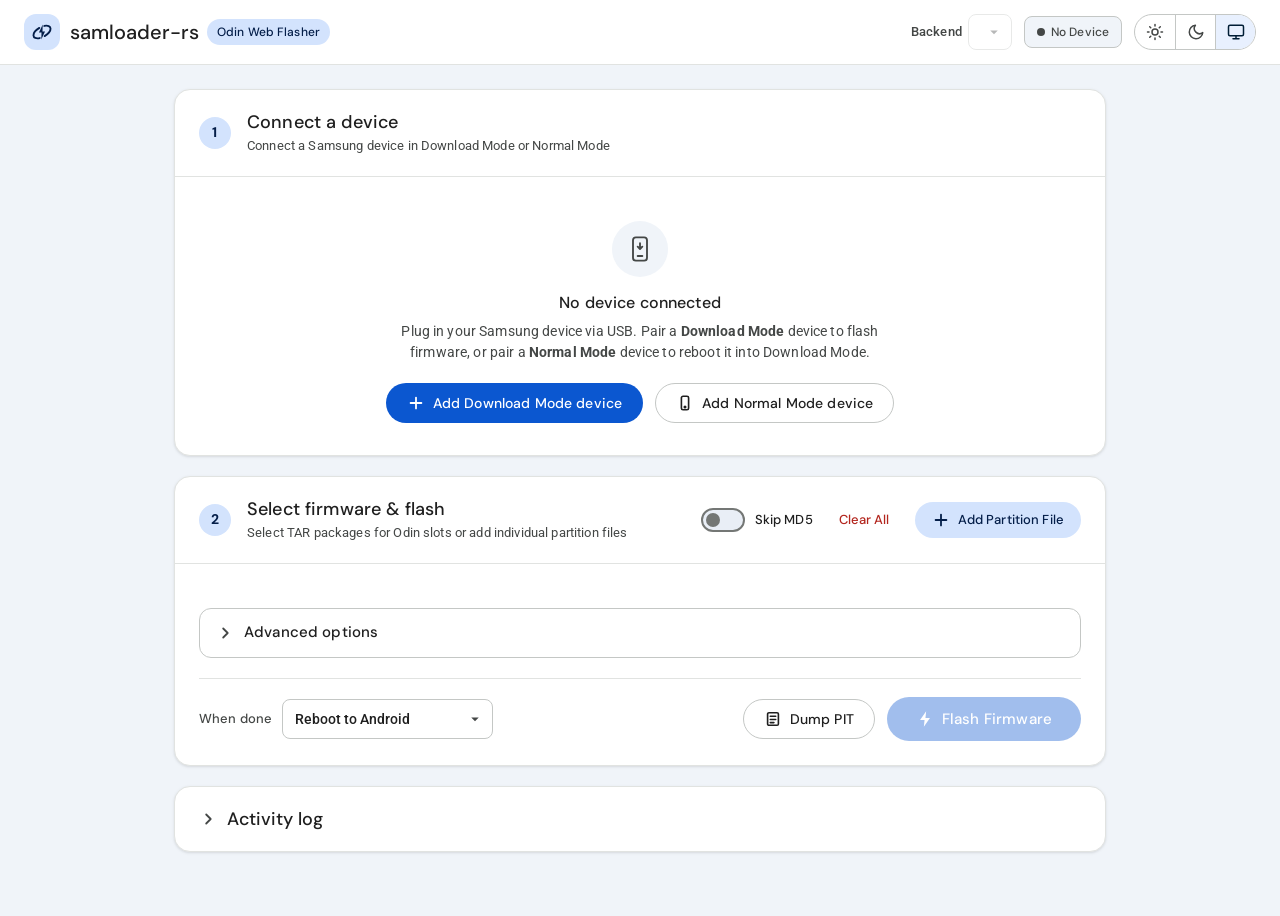
==== commit 3aaa1b33: "web: gate mock and populate backends from WASM Stop forcing samloader-odin's mock feature in samload" ====
--- a/web/index.html
+++ b/web/index.html
@@ -33,11 +33,8 @@
       <div class="header-controls">
         <div class="backend-selector-group">
           <label for="backend-select" class="backend-label">Backend</label>
-          <select id="backend-select" class="select-input">
-            <option value="nusb">WebUSB (nusb)</option>
-            <option value="vcom">WebSerial (vcom)</option>
-            <option value="mock">Mock Device (Debug)</option>
-          </select>
+          <!-- Filled in once WASM is initialized -->
+          <select id="backend-select" class="select-input" disabled></select>
         </div>
         <div id="connection-chip" class="status-chip chip-disconnected">
           <span class="chip-dot"></span>
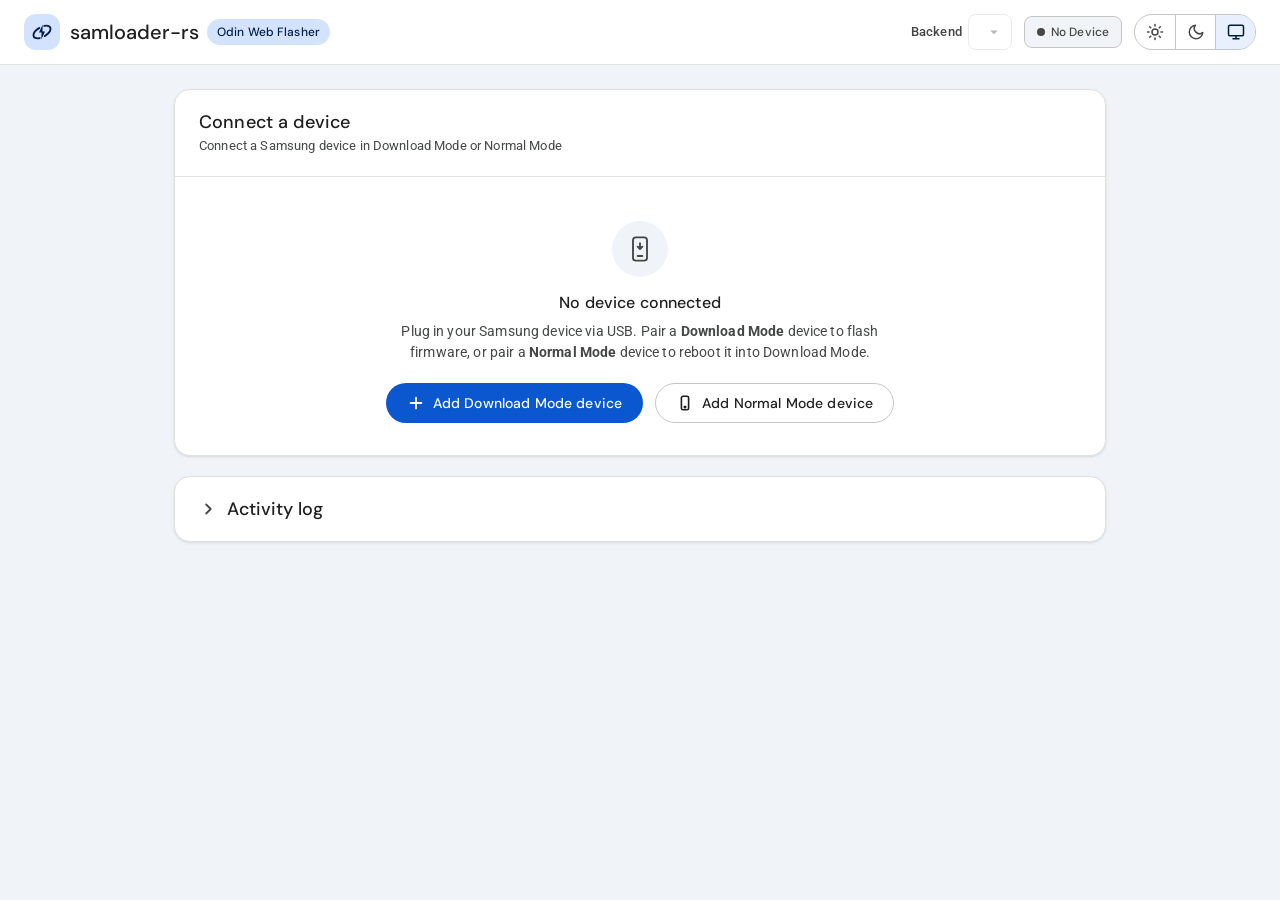
==== commit 43529e6d: "web: drop step numbers and hide firmware card Remove the numbered step badges (#1 and #2) from the d" ====
--- a/web/index.html
+++ b/web/index.html
@@ -69,15 +69,12 @@
   <!-- Main Content -->
   <main class="app-container">
 
-    <!-- Step 1: Connect a Device -->
+    <!-- Connect a Device -->
     <section class="card device-card">
       <div class="card-header">
-        <div class="card-title-group">
-          <span class="step-number">1</span>
-          <div>
-            <h2 class="card-title">Connect a device</h2>
-            <p id="paired-devices-summary" class="card-subtitle">Connect a Samsung device in Download Mode or Normal Mode</p>
-          </div>
+        <div>
+          <h2 class="card-title">Connect a device</h2>
+          <p id="paired-devices-summary" class="card-subtitle">Connect a Samsung device in Download Mode or Normal Mode</p>
         </div>
       </div>
 
@@ -164,15 +161,12 @@
       </div>
     </section>
 
-    <!-- Step 2: Select Firmware & Flash -->
-    <section class="card slots-card">
+    <!-- Select Firmware & Flash (shown when a Download Mode device is connected) -->
+    <section id="slots-card" class="card slots-card" hidden>
       <div class="card-header">
-        <div class="card-title-group">
-          <span class="step-number">2</span>
-          <div>
-            <h2 class="card-title">Select firmware &amp; flash</h2>
-            <p class="card-subtitle">Select TAR packages for Odin slots or add individual partition files</p>
-          </div>
+        <div>
+          <h2 class="card-title">Select firmware &amp; flash</h2>
+          <p class="card-subtitle">Select TAR packages for Odin slots or add individual partition files</p>
         </div>
         <div class="slots-header-actions">
           <label class="inline-check-toggle" for="opt-skip-md5">
--- a/web/styles.css
+++ b/web/styles.css
@@ -443,27 +443,6 @@
   flex-wrap: wrap;
 }
 
-.card-title-group {
-  display: flex;
-  align-items: center;
-  gap: 16px;
-}
-
-.step-number {
-  background-color: var(--md-sys-color-primary-container);
-  color: var(--md-sys-color-on-primary-container);
-  width: 32px;
-  height: 32px;
-  border-radius: 50%;
-  display: inline-flex;
-  align-items: center;
-  justify-content: center;
-  font-family: 'DM Sans', 'Roboto', sans-serif;
-  font-size: 0.875rem;
-  font-weight: 700;
-  flex-shrink: 0;
-}
-
 .card-title {
   font-family: 'DM Sans', 'Roboto', sans-serif;
   font-size: 1.125rem;
@@ -568,7 +547,7 @@
   box-shadow: none;
 }
 
-/* Step 1: Device Empty State & Connected State */
+/* Device Empty State & Connected State */
 .device-empty-state {
   padding: 20px 16px 8px;
   text-align: center;
@@ -791,7 +770,7 @@
   flex-wrap: wrap;
 }
 
-/* Step 2: Unified Single-Layer Firmware Slots */
+/* Unified Single-Layer Firmware Slots */
 .slots-header-actions {
   display: flex;
   align-items: center;
@@ -1235,7 +1214,7 @@
   }
 }
 
-/* Step 2: Advanced Options (folded by default) */
+/* Advanced Options (folded by default) */
 .advanced-options {
   margin-top: 20px;
   border: 1px solid var(--md-sys-color-outline-variant);
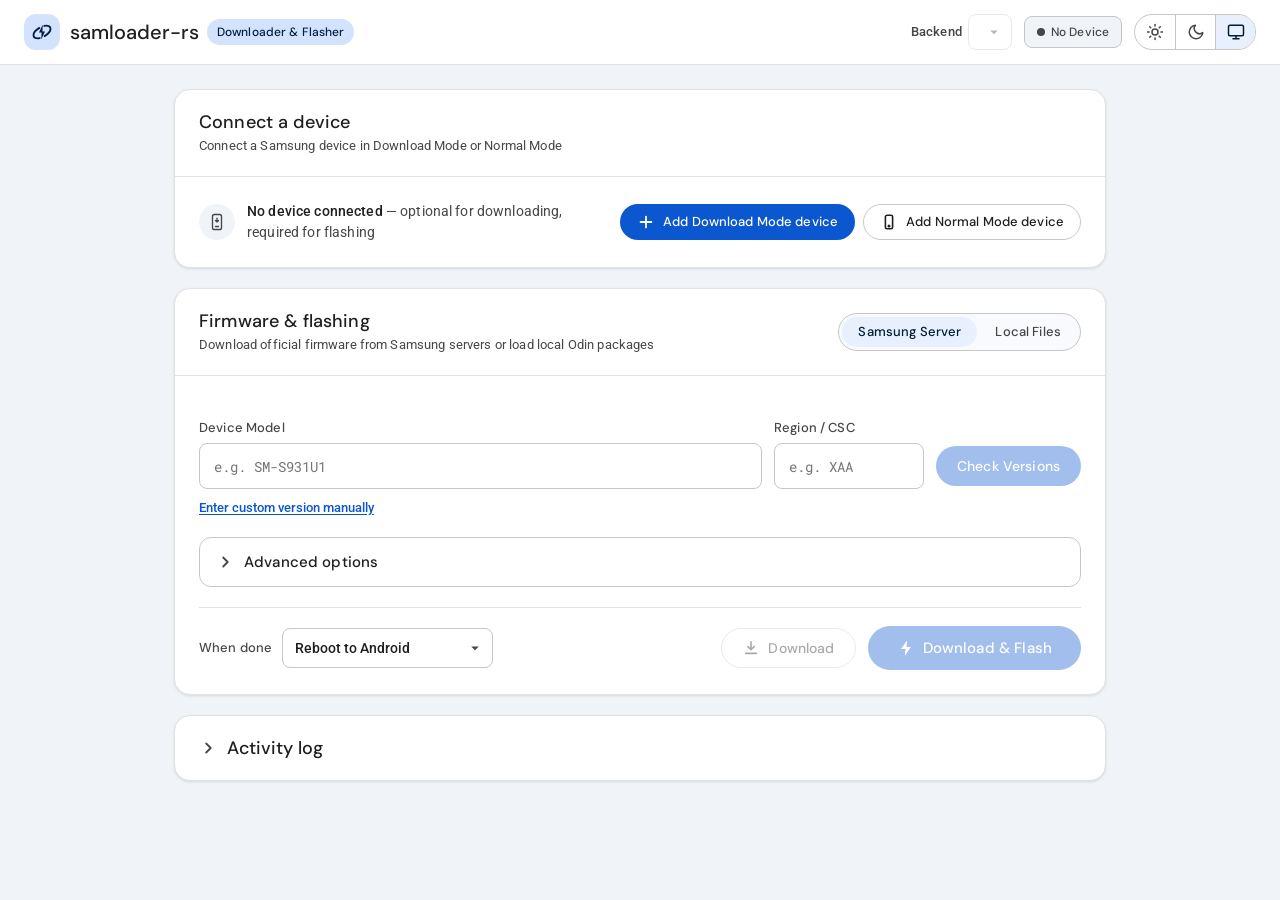
==== commit 958a4fc0: "Add Samsung FUS firmware downloader to web app Integrate samloader-fus into samloader-web to support" ====
--- a/web/index.html
+++ b/web/index.html
@@ -3,7 +3,8 @@
 <head>
   <meta charset="UTF-8">
   <meta name="viewport" content="width=device-width, initial-scale=1.0">
-  <title>samloader-rs — Odin Web Flasher</title>
+  <meta name="samloader-fus-bridge" content="1">
+  <title>samloader-rs — Firmware Downloader &amp; Odin Web Flasher</title>
   <link rel="icon" type="image/svg+xml" href="favicon.svg">
   <link rel="stylesheet" href="styles.css">
   <!-- Apply the stored theme before first paint to avoid a flash; see ui/theme.js -->
@@ -24,7 +25,7 @@
         </div>
         <div class="brand-text">
           <span class="brand-title">samloader-rs</span>
-          <span class="brand-pill">Odin Web Flasher</span>
+          <span class="brand-pill">Downloader &amp; Flasher</span>
           <!-- Filled in once WASM is initialized -->
           <span id="app-version" class="brand-version" title="samloader-web version" hidden></span>
         </div>
@@ -79,27 +80,28 @@
       </div>
 
       <div class="card-body">
-        <!-- Empty State (shown when no device is paired) -->
-        <div id="device-empty-state" class="device-empty-state">
-          <div class="empty-icon-circle">
-            <svg viewBox="0 0 24 24" fill="none" stroke="currentColor" stroke-width="1.6" stroke-linecap="round" stroke-linejoin="round" aria-hidden="true">
-              <rect x="6" y="2" width="12" height="20" rx="2.5"/>
-              <path d="M10 18h4"/>
-              <path d="M12 7v5m0 0l-2-2m2 2l2-2"/>
-            </svg>
-          </div>
-          <div class="empty-state-title">No device connected</div>
-          <p class="empty-state-desc">
-            Plug in your Samsung device via USB. Pair a <strong>Download Mode</strong> device to flash firmware, or pair a <strong>Normal Mode</strong> device to reboot it into Download Mode.
-          </p>
+        <!-- Compact Empty State (shown when no device is paired) -->
+        <div id="device-empty-state" class="device-empty-bar">
+          <div class="device-empty-info">
+            <span class="empty-icon-pill" aria-hidden="true">
+              <svg viewBox="0 0 24 24" fill="none" stroke="currentColor" stroke-width="1.8" stroke-linecap="round" stroke-linejoin="round">
+                <rect x="6" y="2" width="12" height="20" rx="2.5"/>
+                <path d="M10 18h4"/>
+                <path d="M12 7v5m0 0l-2-2m2 2l2-2"/>
+              </svg>
+            </span>
+            <span class="device-empty-text">
+              <strong>No device connected</strong> — optional for downloading, required for flashing
+            </span>
+          </div>
           <div id="device-pair-toolbar" class="device-pair-toolbar">
-            <button type="button" id="btn-pair-download" class="btn btn-primary">
+            <button type="button" id="btn-pair-download" class="btn btn-sm btn-primary">
               <svg class="btn-icon" viewBox="0 0 20 20" fill="none" stroke="currentColor" stroke-width="2" aria-hidden="true">
                 <path d="M10 4v12M4 10h12" stroke-linecap="round"/>
               </svg>
               Add Download Mode device
             </button>
-            <button type="button" id="btn-pair-normal" class="btn btn-outline">
+            <button type="button" id="btn-pair-normal" class="btn btn-sm btn-outline">
               <svg class="btn-icon" viewBox="0 0 20 20" fill="none" stroke="currentColor" stroke-width="1.8" aria-hidden="true">
                 <rect x="6" y="2.5" width="8" height="15" rx="1.8"/>
                 <circle cx="10" cy="14.5" r="0.8" fill="currentColor"/>
@@ -161,70 +163,232 @@
       </div>
     </section>
 
-    <!-- Select Firmware & Flash (shown when a Download Mode device is connected) -->
-    <section id="slots-card" class="card slots-card" hidden>
+    <!-- Firmware Downloader & Flasher (always visible) -->
+    <section id="slots-card" class="card slots-card">
       <div class="card-header">
         <div>
-          <h2 class="card-title">Select firmware &amp; flash</h2>
-          <p class="card-subtitle">Select TAR packages for Odin slots or add individual partition files</p>
-        </div>
-        <div class="slots-header-actions">
-          <label class="inline-check-toggle" for="opt-skip-md5">
-            <input type="checkbox" id="opt-skip-md5" role="switch">
-            <span class="md-switch-track" aria-hidden="true">
-              <span class="md-switch-thumb"></span>
-            </span>
-            <span>Skip MD5</span>
+          <h2 class="card-title">Firmware &amp; flashing</h2>
+          <p id="firmware-card-subtitle" class="card-subtitle">Download official firmware from Samsung servers or load local Odin packages</p>
+        </div>
+        <div id="source-switcher" class="source-segmented-group" role="radiogroup" aria-label="Firmware source">
+          <label class="source-segmented-option">
+            <input type="radio" name="firmware-source" value="server" checked>
+            <span>Samsung Server</span>
           </label>
-          <button type="button" id="btn-clear-slots" class="btn-clear-all" title="Clear all package slots and partition files">Clear All</button>
-          <input type="file" id="input-partition-files" multiple hidden>
-          <button type="button" id="btn-add-partition" class="btn btn-sm btn-primary-outline">
-            <svg class="btn-icon" viewBox="0 0 20 20" fill="none" stroke="currentColor" stroke-width="2" aria-hidden="true">
-              <path d="M10 4v12M4 10h12" stroke-linecap="round"/>
-            </svg>
-            Add Partition File
-          </button>
+          <label class="source-segmented-option">
+            <input type="radio" name="firmware-source" value="local">
+            <span>Local Files</span>
+          </label>
         </div>
       </div>
 
       <div class="card-body">
-        <!-- Package slots, rendered from PACKAGE_SLOTS in app.js -->
-        <div id="slots-grid" class="slots-grid"></div>
-        <template id="slot-template">
-          <div class="slot-box">
-            <input type="file" class="slot-file-input" accept=".tar,.md5,.tar.md5" hidden>
-            <div class="dropzone" tabindex="0" role="button">
-              <div class="slot-left">
-                <span class="slot-badge"></span>
-                <div class="dropzone-content">
-                  <span class="slot-label"></span>
-                  <span class="file-name"></span>
-                </div>
-              </div>
-              <div class="slot-right">
-                <span class="file-size"></span>
-                <span class="badge badge-idle">Empty</span>
-                <button type="button" class="btn-clear-slot" title="Remove file" hidden>&times;</button>
-              </div>
-            </div>
-            <div class="slot-progress-track" role="progressbar" aria-valuemin="0" aria-valuemax="100" aria-valuenow="0">
-              <div class="progress-bar-fill" style="width: 0%"></div>
-            </div>
-          </div>
-        </template>
-
-        <!-- Individual Partition Files List -->
-        <div id="partition-files-section" class="partition-files-section" hidden>
-          <div class="partition-section-header">
-            <div class="partition-section-title-group">
-              <span class="partition-section-title">Individual Partition Files</span>
-              <span class="partition-section-hint">Drag to reorder • Leave target empty to auto-match by filename, or specify a partition name / ID</span>
-            </div>
-          </div>
-          <div id="partition-list" class="partition-list" role="list" aria-label="Individual partition files"></div>
-        </div>
-
-        <!-- Advanced Options: folded by default, with a summary of the active ones -->
+        <!-- Samsung Server Panel -->
+        <div id="server-panel" class="server-panel">
+          <!-- Userscript Bridge Status / Warning Banner -->
+          <div id="fus-bridge-banner" class="fus-bridge-banner">
+            <div id="fus-bridge-setup" class="bridge-setup-banner" role="alert" hidden>
+              <div class="bridge-setup-header">
+                <div class="bridge-setup-title-wrap">
+                  <svg class="bridge-setup-icon" viewBox="0 0 20 20" fill="none" stroke="currentColor" stroke-width="1.8" aria-hidden="true">
+                    <circle cx="10" cy="10" r="8"/>
+                    <path d="M10 6.5v4.5M10 13.5h.01" stroke-linecap="round"/>
+                  </svg>
+                  <strong id="fus-bridge-banner-title">FUS Bridge Userscript Required</strong>
+                </div>
+                <div class="bridge-setup-actions">
+                  <button type="button" id="btn-reload-bridge" class="btn btn-sm btn-primary-outline">Reload Page</button>
+                  <button type="button" id="btn-recheck-bridge" class="btn btn-sm btn-outline">Recheck</button>
+                </div>
+              </div>
+              <p id="fus-bridge-banner-desc" class="bridge-setup-desc">
+                Samsung FUS blocks browser CORS and serves firmware binaries over plain HTTP. Install the local bridge userscript so this page can fetch firmware directly.
+              </p>
+              <ol class="bridge-steps">
+                <li id="bridge-step-tampermonkey">Install <strong>Tampermonkey</strong>.</li>
+                <li class="bridge-install-step">
+                  <span id="bridge-install-step-label">Install the bridge userscript:</span>
+                  <span class="bridge-install-actions">
+                    <a id="link-install-userscript" class="btn btn-sm btn-primary" href="samloader-fus-bridge.user.js" target="_blank" rel="noopener">Install Userscript</a>
+                    <button type="button" class="btn btn-sm btn-outline btn-copy-userscript" title="Copy samloader-fus-bridge.user.js source for manual installation">Copy Script</button>
+                    <a class="btn btn-sm btn-outline" href="samloader-fus-bridge.user.js" download="samloader-fus-bridge.user.js" title="Download samloader-fus-bridge.user.js file">Download .user.js</a>
+                  </span>
+                </li>
+                <li id="bridge-reload-step">Click <strong>Reload Page</strong> so your userscript manager injects the bridge into this tab.</li>
+              </ol>
+              <p id="fus-bridge-feedback" class="bridge-setup-feedback" hidden></p>
+            </div>
+            <div id="fus-bridge-connected" class="fus-bridge-connected" hidden>
+              <div id="fus-bridge-badge" class="fus-bridge-badge">
+                <span class="chip-dot" aria-hidden="true"></span>
+                <span id="fus-bridge-badge-text">FUS Bridge connected</span>
+              </div>
+            </div>
+          </div>
+
+          <!-- OPFS Cache Indicator (hidden unless cache exists) -->
+          <div id="opfs-cache-banner" class="opfs-cache-banner" hidden>
+            <div class="opfs-cache-info">
+              <span id="opfs-cache-title" class="opfs-cache-title"></span>
+              <span id="opfs-cache-meta" class="opfs-cache-meta"></span>
+            </div>
+            <div class="opfs-cache-actions">
+              <button type="button" id="btn-save-opfs-cache" class="btn btn-sm btn-primary-outline" hidden>Save Files</button>
+              <button type="button" id="btn-clear-opfs-cache" class="btn btn-sm btn-outline">Clear Cache</button>
+            </div>
+          </div>
+
+          <!-- Firmware Lookup Form -->
+          <form id="server-lookup-form" class="server-lookup-form" novalidate>
+            <div class="server-lookup-fields">
+              <div class="field-group server-field-model">
+                <label for="server-model" class="field-title">Device Model</label>
+                <input type="text" id="server-model" class="text-input-sm" placeholder="e.g. SM-S931U1" autocomplete="off" autocapitalize="characters" spellcheck="false">
+              </div>
+              <div class="field-group server-field-region">
+                <label for="server-region" class="field-title">Region / CSC</label>
+                <input type="text" id="server-region" class="text-input-sm" maxlength="3" placeholder="e.g. XAA" autocomplete="off" autocapitalize="characters" spellcheck="false">
+              </div>
+              <div class="server-lookup-actions">
+                <button type="button" id="btn-detect-server-device" class="btn btn-outline" title="Fill Model and Region from connected Download Mode device" hidden>
+                  <svg class="btn-icon" viewBox="0 0 20 20" fill="none" stroke="currentColor" stroke-width="1.8" aria-hidden="true">
+                    <circle cx="9" cy="9" r="5.5"/>
+                    <path d="M13.2 13.2L17 17" stroke-linecap="round"/>
+                  </svg>
+                  Detect from device
+                </button>
+                <button type="submit" id="btn-check-versions" class="btn btn-primary" disabled>Check Versions</button>
+              </div>
+            </div>
+            <div class="server-lookup-subrow">
+              <button type="button" id="btn-toggle-custom-version" class="text-action-link">Enter custom version manually</button>
+              <span id="server-lookup-error" class="server-inline-error" role="alert" hidden></span>
+            </div>
+          </form>
+
+          <!-- Version Picker (shown after lookup or when custom version toggled) -->
+          <div id="server-version-section" class="server-version-section" hidden>
+            <div class="server-version-header">
+              <label for="server-version-select" class="field-title">Firmware Version</label>
+              <span id="server-device-bl-pill" class="device-bl-pill" hidden></span>
+            </div>
+            <select id="server-version-select" class="select-input select-input-full"></select>
+            <div id="server-custom-version-row" class="server-custom-version-row" hidden>
+              <input type="text" id="server-custom-version" class="text-input-sm" placeholder="PDA/CSC/CP or PDA/CSC/CP/BL" autocomplete="off" autocapitalize="characters" spellcheck="false" aria-label="Custom firmware version">
+              <button type="button" id="btn-inspect-custom" class="btn btn-primary-outline">Inspect</button>
+            </div>
+            <div id="server-inspect-loading" class="server-inspect-loading" role="status" hidden>
+              <span class="spinner" aria-hidden="true"></span>
+              <span>Inspecting firmware archive index…</span>
+            </div>
+          </div>
+
+          <!-- Archive Contents & Component Selector (shown once inspected) -->
+          <div id="server-archive-section" class="server-archive-section" hidden>
+            <div id="server-archive-summary" class="server-archive-summary"></div>
+
+            <div class="server-archive-controls">
+              <div class="archive-format-group">
+                <span class="field-title">Output Format</span>
+                <div class="source-segmented-group source-segmented-sm" role="radiogroup" aria-label="Output format">
+                  <label class="source-segmented-option">
+                    <input type="radio" name="server-output-mode" value="entries" checked>
+                    <span>Extract Components</span>
+                  </label>
+                  <label class="source-segmented-option">
+                    <input type="radio" name="server-output-mode" value="zip">
+                    <span>Full .zip Archive</span>
+                  </label>
+                </div>
+              </div>
+              <div class="archive-concurrency-group">
+                <label for="server-concurrency" class="field-title">Parallel connections</label>
+                <select id="server-concurrency" class="select-input">
+                  <option value="1">1</option>
+                  <option value="2">2</option>
+                  <option value="3">3</option>
+                  <option value="4">4</option>
+                  <option value="5">5</option>
+                  <option value="6" selected>6</option>
+                  <option value="7">7</option>
+                  <option value="8">8</option>
+                </select>
+              </div>
+            </div>
+
+            <div id="server-zip-note" class="server-zip-note" hidden></div>
+
+            <div id="server-entries-wrap" class="server-entries-wrap">
+              <div class="server-entries-header">
+                <span class="partition-section-title">Archive Components</span>
+                <span id="server-entries-summary" class="server-entries-summary"></span>
+              </div>
+              <div id="server-entries-list" class="server-entries-list" role="list" aria-label="Firmware components"></div>
+            </div>
+          </div>
+        </div>
+
+        <!-- Local Files Panel -->
+        <div id="local-panel" class="local-panel" hidden>
+          <div class="local-panel-toolbar">
+            <span class="local-panel-hint">Select TAR packages for Odin slots or add individual partition files</span>
+            <div class="slots-header-actions">
+              <label class="inline-check-toggle" for="opt-skip-md5">
+                <input type="checkbox" id="opt-skip-md5" role="switch">
+                <span class="md-switch-track" aria-hidden="true">
+                  <span class="md-switch-thumb"></span>
+                </span>
+                <span>Skip MD5</span>
+              </label>
+              <button type="button" id="btn-clear-slots" class="btn-clear-all" title="Clear all package slots and partition files">Clear All</button>
+              <input type="file" id="input-partition-files" multiple hidden>
+              <button type="button" id="btn-add-partition" class="btn btn-sm btn-primary-outline">
+                <svg class="btn-icon" viewBox="0 0 20 20" fill="none" stroke="currentColor" stroke-width="2" aria-hidden="true">
+                  <path d="M10 4v12M4 10h12" stroke-linecap="round"/>
+                </svg>
+                Add Partition File
+              </button>
+            </div>
+          </div>
+
+          <!-- Package slots, rendered from PACKAGE_SLOTS in app.js -->
+          <div id="slots-grid" class="slots-grid"></div>
+          <template id="slot-template">
+            <div class="slot-box">
+              <input type="file" class="slot-file-input" accept=".tar,.md5,.tar.md5" hidden>
+              <div class="dropzone" tabindex="0" role="button">
+                <div class="slot-left">
+                  <span class="slot-badge"></span>
+                  <div class="dropzone-content">
+                    <span class="slot-label"></span>
+                    <span class="file-name"></span>
+                  </div>
+                </div>
+                <div class="slot-right">
+                  <span class="file-size"></span>
+                  <span class="badge badge-idle">Empty</span>
+                  <button type="button" class="btn-clear-slot" title="Remove file" hidden>&times;</button>
+                </div>
+              </div>
+              <div class="slot-progress-track" role="progressbar" aria-valuemin="0" aria-valuemax="100" aria-valuenow="0">
+                <div class="progress-bar-fill" style="width: 0%"></div>
+              </div>
+            </div>
+          </template>
+
+          <!-- Individual Partition Files List -->
+          <div id="partition-files-section" class="partition-files-section" hidden>
+            <div class="partition-section-header">
+              <div class="partition-section-title-group">
+                <span class="partition-section-title">Individual Partition Files</span>
+                <span class="partition-section-hint">Drag to reorder • Leave target empty to auto-match by filename, or specify a partition name / ID</span>
+              </div>
+            </div>
+            <div id="partition-list" class="partition-list" role="list" aria-label="Individual partition files"></div>
+          </div>
+        </div>
+
+        <!-- Advanced Options: folded by default, shared by Local Flash and Download & Flash -->
         <details id="advanced-options" class="advanced-options">
           <summary class="advanced-summary">
             <svg class="fold-chevron" viewBox="0 0 20 20" fill="none" stroke="currentColor" stroke-width="2" aria-hidden="true">
@@ -294,15 +458,16 @@
         </details>
 
         <div class="action-bar">
-          <!-- Outcome of the last flash, kept until dismissed or the next flash -->
+          <!-- Outcome of the last operation, kept until dismissed or the next run -->
           <div id="flash-result" class="flash-result" hidden>
             <span id="flash-result-text" class="flash-result-text"></span>
+            <button type="button" id="btn-load-into-local" class="btn btn-sm btn-primary-outline" hidden>Load into Local Flash</button>
             <button type="button" id="btn-show-log" class="flash-result-link" hidden>Show log</button>
             <button type="button" id="btn-dismiss-result" class="btn-clear-slot" title="Dismiss" aria-label="Dismiss">&times;</button>
           </div>
 
           <div id="action-controls" class="action-controls">
-            <div class="when-done-group">
+            <div id="when-done-group" class="when-done-group">
               <label for="opt-reboot-mode" class="field-title">When done</label>
               <select id="opt-reboot-mode" class="select-input select-input-action" title="What the device does after flashing or dumping the PIT">
                 <option value="normal" selected>Reboot to Android</option>
@@ -310,9 +475,9 @@
                 <option value="none">Stay in Download Mode</option>
               </select>
             </div>
-            <!-- Both actions open an Odin session and apply the "When done" setting afterwards -->
+            <!-- Odin actions and Download actions -->
             <div class="action-bar-group">
-              <button type="button" id="btn-dump-pit" class="btn btn-outline" title="Download and print the device's Partition Information Table (PIT), then apply the &quot;When done&quot; setting">
+              <button type="button" id="btn-dump-pit" class="btn btn-outline" title="Download and print the device's Partition Information Table (PIT), then apply the &quot;When done&quot; setting" hidden>
                 <svg class="btn-icon" viewBox="0 0 20 20" fill="none" stroke="currentColor" stroke-width="1.8" aria-hidden="true">
                   <rect x="4" y="3" width="12" height="14" rx="1.5"/>
                   <path d="M7 7h6M7 10.5h6M7 14h4" stroke-linecap="round"/>
@@ -325,22 +490,38 @@
                 </svg>
                 Save PIT
               </button>
-              <button type="button" id="btn-flash-firmware" class="btn btn-flash" disabled>
+              <button type="button" id="btn-download-only" class="btn btn-outline" disabled>
+                <svg class="btn-icon" viewBox="0 0 20 20" fill="none" stroke="currentColor" stroke-width="1.8" aria-hidden="true">
+                  <path d="M10 3v9m0 0l-3.5-3.5M10 12l3.5-3.5M4 16h12" stroke-linecap="round" stroke-linejoin="round"/>
+                </svg>
+                Download
+              </button>
+              <button type="button" id="btn-download-flash" class="btn btn-flash" disabled>
                 <svg class="btn-icon" viewBox="0 0 20 20" fill="currentColor" aria-hidden="true">
                   <path d="M11.3 1.5L4.5 11h5l-.8 7.5L15.5 9h-5l.8-7.5z"/>
                 </svg>
+                Download &amp; Flash
+              </button>
+              <button type="button" id="btn-flash-firmware" class="btn btn-flash" disabled hidden>
+                <svg class="btn-icon" viewBox="0 0 20 20" fill="currentColor" aria-hidden="true">
+                  <path d="M11.3 1.5L4.5 11h5l-.8 7.5L15.5 9h-5l.8-7.5z"/>
+                </svg>
                 Flash Firmware
               </button>
             </div>
           </div>
-
-          <!-- Replaces the controls while flashing -->
+          <p id="server-flash-hint" class="server-flash-hint" hidden></p>
+
+          <!-- Replaces the controls while downloading or flashing -->
           <div id="flash-progress-panel" class="flash-progress" hidden>
             <div class="flash-progress-header">
               <span id="flash-status-text" class="flash-status-text">Preparing firmware...</span>
-              <span id="flash-percent-text" class="progress-percent-pill">0%</span>
-            </div>
-            <div class="main-progress-bg" role="progressbar" aria-label="Flash progress" aria-valuemin="0" aria-valuemax="100" aria-valuenow="0">
+              <div class="flash-progress-meta">
+                <span id="flash-percent-text" class="progress-percent-pill">0%</span>
+                <button type="button" id="btn-cancel-operation" class="btn btn-sm btn-outline btn-cancel-op" hidden>Cancel</button>
+              </div>
+            </div>
+            <div class="main-progress-bg" role="progressbar" aria-label="Operation progress" aria-valuemin="0" aria-valuemax="100" aria-valuenow="0">
               <div id="flash-progress-bar" class="progress-bar-fill main-progress-fill" style="width: 0%"></div>
             </div>
             <span id="flash-detail-text" class="flash-detail-text"></span>
--- a/web/styles.css
+++ b/web/styles.css
@@ -547,52 +547,54 @@
   box-shadow: none;
 }
 
-/* Device Empty State & Connected State */
-.device-empty-state {
-  padding: 20px 16px 8px;
-  text-align: center;
-  display: flex;
-  flex-direction: column;
-  align-items: center;
-}
-
-.empty-icon-circle {
-  width: 56px;
-  height: 56px;
+/* Device Compact Empty Bar & Connected State */
+.device-empty-bar {
+  display: flex;
+  align-items: center;
+  justify-content: space-between;
+  gap: 14px;
+  flex-wrap: wrap;
+}
+
+.device-empty-info {
+  display: flex;
+  align-items: center;
+  gap: 12px;
+  min-width: 0;
+  flex: 1 1 260px;
+}
+
+.empty-icon-pill {
+  width: 36px;
+  height: 36px;
   border-radius: 50%;
   background-color: var(--md-sys-color-surface-container);
   color: var(--md-sys-color-on-surface-variant);
-  display: flex;
+  display: inline-flex;
   align-items: center;
   justify-content: center;
-  margin-bottom: 14px;
-}
-
-.empty-icon-circle svg {
-  width: 28px;
-  height: 28px;
-}
-
-.empty-state-title {
-  font-family: 'DM Sans', 'Roboto', sans-serif;
-  font-size: 1rem;
-  font-weight: 500;
-  color: var(--md-sys-color-on-surface);
-  margin-bottom: 6px;
-}
-
-.empty-state-desc {
+  flex-shrink: 0;
+}
+
+.empty-icon-pill svg {
+  width: 18px;
+  height: 18px;
+}
+
+.device-empty-text {
   font-size: 0.875rem;
   color: var(--md-sys-color-on-surface-variant);
-  max-width: 520px;
-  margin-bottom: 20px;
+}
+
+.device-empty-text strong {
+  color: var(--md-sys-color-on-surface);
+  font-weight: 500;
 }
 
 .device-pair-toolbar {
   display: flex;
   align-items: center;
-  justify-content: center;
-  gap: 12px;
+  gap: 8px;
   flex-wrap: wrap;
 }
 
@@ -1496,6 +1498,26 @@
   white-space: nowrap;
 }
 
+.flash-progress-meta {
+  display: flex;
+  align-items: center;
+  gap: 8px;
+  flex-shrink: 0;
+}
+
+.btn-cancel-op {
+  height: 28px;
+  padding: 0 12px;
+  font-size: 0.78rem;
+  color: var(--status-error);
+  border-color: var(--status-error);
+}
+
+.btn-cancel-op:hover:not(:disabled) {
+  background-color: var(--status-error-bg);
+  border-color: var(--status-error);
+}
+
 .progress-percent-pill {
   flex-shrink: 0;
   font-family: 'Roboto Mono', monospace;
@@ -1530,6 +1552,7 @@
 .flash-result {
   display: flex;
   align-items: center;
+  flex-wrap: wrap;
   gap: 12px;
   padding: 10px 10px 10px 16px;
   border-radius: var(--md-shape-md);
@@ -1545,6 +1568,612 @@
 .flash-result.result-error {
   background-color: var(--status-error-bg);
   color: var(--status-error);
+}
+
+.flash-result.result-warning {
+  background-color: var(--status-warning-bg);
+  color: var(--status-warning);
+}
+
+.server-flash-hint {
+  font-size: 0.78rem;
+  color: var(--md-sys-color-on-surface-variant);
+  text-align: right;
+}
+
+/* Segmented Switcher (Source / Format / CSC Mode) */
+.source-segmented-group {
+  display: inline-flex;
+  height: 38px;
+  border: 1px solid var(--md-sys-color-outline-variant);
+  border-radius: var(--md-shape-full);
+  background-color: var(--md-sys-color-surface-container-low);
+  padding: 3px;
+  gap: 2px;
+  flex-shrink: 0;
+}
+
+.source-segmented-sm {
+  height: 34px;
+  padding: 2px;
+}
+
+.source-segmented-xs {
+  height: 30px;
+  padding: 2px;
+}
+
+.source-segmented-option {
+  position: relative;
+  display: inline-flex;
+  align-items: center;
+  justify-content: center;
+  padding: 0 16px;
+  border-radius: var(--md-shape-full);
+  font-family: 'DM Sans', 'Roboto', sans-serif;
+  font-size: 0.8125rem;
+  font-weight: 500;
+  color: var(--md-sys-color-on-surface-variant);
+  cursor: pointer;
+  user-select: none;
+  white-space: nowrap;
+  transition: background-color 0.15s, color 0.15s;
+}
+
+.source-segmented-sm .source-segmented-option {
+  padding: 0 12px;
+  font-size: 0.78rem;
+}
+
+.source-segmented-xs .source-segmented-option {
+  padding: 0 10px;
+  font-size: 0.74rem;
+}
+
+.source-segmented-option input {
+  position: absolute;
+  opacity: 0;
+  width: 0;
+  height: 0;
+  pointer-events: none;
+}
+
+.source-segmented-option:hover {
+  color: var(--md-sys-color-on-surface);
+}
+
+.source-segmented-option:has(input:checked) {
+  background-color: var(--md-sys-color-secondary-container);
+  color: var(--md-sys-color-on-secondary-container);
+}
+
+.source-segmented-option:has(input:disabled) {
+  opacity: 0.38;
+  cursor: not-allowed;
+}
+
+.source-segmented-option:has(input:focus-visible) {
+  outline: 2px solid var(--md-sys-color-primary);
+  outline-offset: 2px;
+}
+
+/* Local Panel Toolbar */
+.local-panel-toolbar {
+  display: flex;
+  align-items: center;
+  justify-content: space-between;
+  gap: 12px;
+  flex-wrap: wrap;
+  margin-bottom: 16px;
+}
+
+.local-panel-hint {
+  font-size: 0.8125rem;
+  color: var(--md-sys-color-on-surface-variant);
+}
+
+/* Samsung Server Panel */
+.server-panel {
+  display: flex;
+  flex-direction: column;
+  gap: 18px;
+}
+
+.fus-bridge-banner {
+  display: flex;
+  flex-direction: column;
+}
+
+.bridge-setup-banner {
+  background-color: var(--status-warning-bg);
+  color: var(--status-warning);
+  border: 1px solid color-mix(in srgb, var(--status-warning) 28%, transparent);
+  border-radius: var(--md-shape-md);
+  padding: 14px 16px;
+  display: flex;
+  flex-direction: column;
+  gap: 8px;
+}
+
+.bridge-setup-header {
+  display: flex;
+  align-items: center;
+  justify-content: space-between;
+  gap: 12px;
+  flex-wrap: wrap;
+}
+
+.bridge-setup-title-wrap {
+  display: flex;
+  align-items: center;
+  gap: 8px;
+  font-family: 'DM Sans', 'Roboto', sans-serif;
+  font-size: 0.9375rem;
+}
+
+.bridge-setup-actions {
+  display: flex;
+  align-items: center;
+  gap: 8px;
+  flex-wrap: wrap;
+}
+
+.bridge-setup-feedback {
+  font-size: 0.8125rem;
+  font-weight: 500;
+  color: var(--status-warning);
+}
+
+.bridge-setup-icon {
+  width: 20px;
+  height: 20px;
+  flex-shrink: 0;
+}
+
+.bridge-setup-desc {
+  font-size: 0.8125rem;
+  line-height: 1.45;
+}
+
+.bridge-steps {
+  margin-left: 20px;
+  font-size: 0.8125rem;
+  display: flex;
+  flex-direction: column;
+  gap: 6px;
+}
+
+.bridge-install-actions {
+  display: inline-flex;
+  align-items: center;
+  flex-wrap: wrap;
+  gap: 6px;
+  margin-left: 6px;
+  vertical-align: middle;
+}
+
+.bridge-install-actions .btn {
+  text-decoration: none;
+}
+
+.fus-bridge-connected {
+  display: flex;
+  align-items: center;
+}
+
+.fus-bridge-badge {
+  display: inline-flex;
+  align-items: center;
+  gap: 8px;
+  align-self: flex-start;
+  padding: 5px 12px;
+  border-radius: var(--md-shape-full);
+  background-color: var(--status-success-bg);
+  color: var(--status-success);
+  font-family: 'DM Sans', 'Roboto', sans-serif;
+  font-size: 0.78rem;
+  font-weight: 500;
+}
+
+.opfs-cache-banner {
+  display: flex;
+  align-items: center;
+  justify-content: space-between;
+  gap: 12px;
+  flex-wrap: wrap;
+  padding: 12px 16px;
+  border-radius: var(--md-shape-md);
+  border: 1px solid var(--md-sys-color-outline-variant);
+  background-color: var(--md-sys-color-surface-container-low);
+}
+
+.opfs-cache-info {
+  display: flex;
+  flex-direction: column;
+  gap: 2px;
+  min-width: 0;
+  flex: 1;
+}
+
+.opfs-cache-title {
+  font-family: 'DM Sans', 'Roboto', sans-serif;
+  font-size: 0.85rem;
+  font-weight: 500;
+  color: var(--md-sys-color-on-surface);
+  overflow-wrap: anywhere;
+}
+
+.opfs-cache-meta {
+  font-family: 'Roboto Mono', monospace;
+  font-size: 0.75rem;
+  color: var(--md-sys-color-on-surface-variant);
+}
+
+.opfs-cache-actions {
+  display: flex;
+  align-items: center;
+  gap: 8px;
+  flex-wrap: wrap;
+}
+
+.server-lookup-form {
+  display: flex;
+  flex-direction: column;
+  gap: 8px;
+}
+
+.server-lookup-fields {
+  display: flex;
+  align-items: flex-end;
+  gap: 12px;
+  flex-wrap: wrap;
+}
+
+.server-field-model {
+  flex: 2 1 200px;
+}
+
+.server-field-region {
+  flex: 1 1 110px;
+  max-width: 150px;
+}
+
+.server-lookup-actions {
+  display: flex;
+  align-items: center;
+  gap: 8px;
+  flex-wrap: wrap;
+  min-height: 46px;
+}
+
+.server-lookup-subrow {
+  display: flex;
+  align-items: center;
+  justify-content: space-between;
+  gap: 12px;
+  flex-wrap: wrap;
+  min-height: 20px;
+}
+
+.text-action-link {
+  background: none;
+  border: none;
+  padding: 2px 0;
+  font-size: 0.8rem;
+  font-weight: 500;
+  color: var(--md-sys-color-primary);
+  cursor: pointer;
+  text-decoration: underline;
+  text-underline-offset: 2px;
+}
+
+.text-action-link:disabled {
+  opacity: 0.38;
+  cursor: not-allowed;
+}
+
+.text-action-link:focus-visible {
+  outline: 2px solid var(--md-sys-color-primary);
+  outline-offset: 2px;
+}
+
+.server-inline-error {
+  font-size: 0.8125rem;
+  font-weight: 500;
+  color: var(--status-error);
+}
+
+.server-version-section {
+  display: flex;
+  flex-direction: column;
+  gap: 10px;
+  padding-top: 14px;
+  border-top: 1px solid var(--md-sys-color-outline-subtle);
+}
+
+.server-version-header {
+  display: flex;
+  align-items: center;
+  justify-content: space-between;
+  gap: 10px;
+  flex-wrap: wrap;
+}
+
+.device-bl-pill {
+  font-family: 'Roboto Mono', monospace;
+  font-size: 0.74rem;
+  font-weight: 500;
+  padding: 3px 10px;
+  border-radius: var(--md-shape-full);
+  background-color: var(--md-sys-color-primary-container);
+  color: var(--md-sys-color-on-primary-container);
+}
+
+.select-input-full {
+  width: 100%;
+  height: 42px;
+  font-family: 'Roboto Mono', monospace;
+  font-size: 0.8125rem;
+  text-overflow: ellipsis;
+}
+
+.server-custom-version-row {
+  display: flex;
+  align-items: center;
+  gap: 10px;
+  flex-wrap: wrap;
+}
+
+.server-custom-version-row input {
+  flex: 1 1 240px;
+}
+
+.server-inspect-loading {
+  display: flex;
+  align-items: center;
+  gap: 10px;
+  padding: 10px 14px;
+  border-radius: var(--md-shape-md);
+  background-color: var(--md-sys-color-surface-container-low);
+  color: var(--md-sys-color-on-surface-variant);
+  font-size: 0.8125rem;
+}
+
+.spinner {
+  width: 16px;
+  height: 16px;
+  border: 2px solid var(--md-sys-color-outline-variant);
+  border-top-color: var(--md-sys-color-primary);
+  border-radius: 50%;
+  animation: samloader-spin 0.8s linear infinite;
+  flex-shrink: 0;
+}
+
+@keyframes samloader-spin {
+  to {
+    transform: rotate(360deg);
+  }
+}
+
+.server-archive-section {
+  display: flex;
+  flex-direction: column;
+  gap: 14px;
+  padding-top: 14px;
+  border-top: 1px solid var(--md-sys-color-outline-subtle);
+}
+
+.server-archive-summary {
+  display: flex;
+  align-items: center;
+  justify-content: space-between;
+  gap: 12px;
+  flex-wrap: wrap;
+  padding: 10px 14px;
+  border-radius: var(--md-shape-md);
+  background-color: var(--md-sys-color-surface-container-low);
+  border: 1px solid var(--md-sys-color-outline-subtle);
+}
+
+.archive-summary-main {
+  display: flex;
+  flex-direction: column;
+  gap: 2px;
+  min-width: 0;
+}
+
+.archive-summary-filename {
+  font-family: 'Roboto Mono', monospace;
+  font-size: 0.8125rem;
+  font-weight: 500;
+  color: var(--md-sys-color-on-surface);
+  overflow-wrap: anywhere;
+}
+
+.archive-summary-version {
+  font-family: 'Roboto Mono', monospace;
+  font-size: 0.74rem;
+  color: var(--md-sys-color-on-surface-variant);
+  overflow-wrap: anywhere;
+}
+
+.archive-summary-size {
+  font-family: 'Roboto Mono', monospace;
+  font-size: 0.8125rem;
+  font-weight: 600;
+  color: var(--md-sys-color-primary);
+  white-space: nowrap;
+}
+
+.server-archive-controls {
+  display: flex;
+  align-items: center;
+  justify-content: space-between;
+  gap: 14px;
+  flex-wrap: wrap;
+}
+
+.archive-format-group,
+.archive-concurrency-group {
+  display: flex;
+  align-items: center;
+  gap: 10px;
+  flex-wrap: wrap;
+}
+
+.server-zip-note {
+  padding: 12px 16px;
+  border-radius: var(--md-shape-md);
+  border: 1px solid var(--md-sys-color-outline-variant);
+  background-color: var(--md-sys-color-surface-container-low);
+  font-size: 0.8125rem;
+  color: var(--md-sys-color-on-surface-variant);
+}
+
+.server-entries-wrap {
+  display: flex;
+  flex-direction: column;
+  gap: 10px;
+}
+
+.server-entries-header {
+  display: flex;
+  align-items: center;
+  justify-content: space-between;
+  gap: 10px;
+  flex-wrap: wrap;
+}
+
+.server-entries-summary {
+  font-family: 'Roboto Mono', monospace;
+  font-size: 0.78rem;
+  color: var(--md-sys-color-on-surface-variant);
+}
+
+.server-entries-list {
+  display: flex;
+  flex-direction: column;
+  gap: 8px;
+}
+
+.server-entry-row {
+  border: 1px solid var(--md-sys-color-outline-variant);
+  border-radius: var(--md-shape-md);
+  background-color: var(--md-sys-color-surface);
+  padding: 12px 16px;
+  display: flex;
+  align-items: center;
+  justify-content: space-between;
+  gap: 12px;
+  flex-wrap: wrap;
+  transition: border-color 0.15s, background-color 0.15s, opacity 0.15s;
+}
+
+.server-entry-row:hover {
+  border-color: var(--md-sys-color-outline);
+  background-color: var(--md-sys-color-surface-container-low);
+}
+
+.server-entry-row.entry-selected {
+  border-color: var(--md-sys-color-primary);
+  background-color: var(--md-sys-color-surface-container-low);
+}
+
+.server-entry-row.entry-selected .slot-badge {
+  background-color: var(--md-sys-color-primary);
+  color: var(--md-sys-color-on-primary);
+}
+
+.server-entry-row.entry-unrecognized:not(.entry-selected) .slot-badge {
+  background-color: var(--md-sys-color-surface-container-high);
+  color: var(--md-sys-color-on-surface-variant);
+}
+
+.server-entry-row:not(.entry-selected) {
+  opacity: 0.78;
+}
+
+.server-entry-main {
+  display: flex;
+  align-items: center;
+  gap: 12px;
+  min-width: 0;
+  flex: 1 1 260px;
+}
+
+.server-entry-check {
+  width: 18px;
+  height: 18px;
+  accent-color: var(--md-sys-color-primary);
+  cursor: pointer;
+  flex-shrink: 0;
+}
+
+.server-entry-check:focus-visible {
+  outline: 2px solid var(--md-sys-color-primary);
+  outline-offset: 2px;
+}
+
+.server-entry-check:disabled {
+  cursor: not-allowed;
+}
+
+.server-entry-info {
+  display: flex;
+  flex-direction: column;
+  gap: 2px;
+  min-width: 0;
+  flex: 1;
+  cursor: pointer;
+}
+
+.server-entry-name {
+  font-family: 'Roboto Mono', monospace;
+  font-size: 0.8125rem;
+  font-weight: 500;
+  color: var(--md-sys-color-on-surface);
+  overflow: hidden;
+  text-overflow: ellipsis;
+  white-space: nowrap;
+}
+
+.server-entry-sub {
+  font-size: 0.74rem;
+  color: var(--md-sys-color-on-surface-variant);
+}
+
+.server-entry-right {
+  display: flex;
+  align-items: center;
+  gap: 10px;
+  flex-wrap: wrap;
+  margin-left: auto;
+}
+
+@media (max-width: 680px) {
+  .device-empty-bar {
+    flex-direction: column;
+    align-items: stretch;
+  }
+
+  .server-field-region {
+    max-width: none;
+  }
+
+  .server-flash-hint {
+    text-align: left;
+  }
+
+  .server-entry-right {
+    width: 100%;
+    justify-content: space-between;
+    margin-left: 0;
+  }
+
+  .source-segmented-xs {
+    max-width: 100%;
+    overflow-x: auto;
+  }
 }
 
 .flash-result-text {
